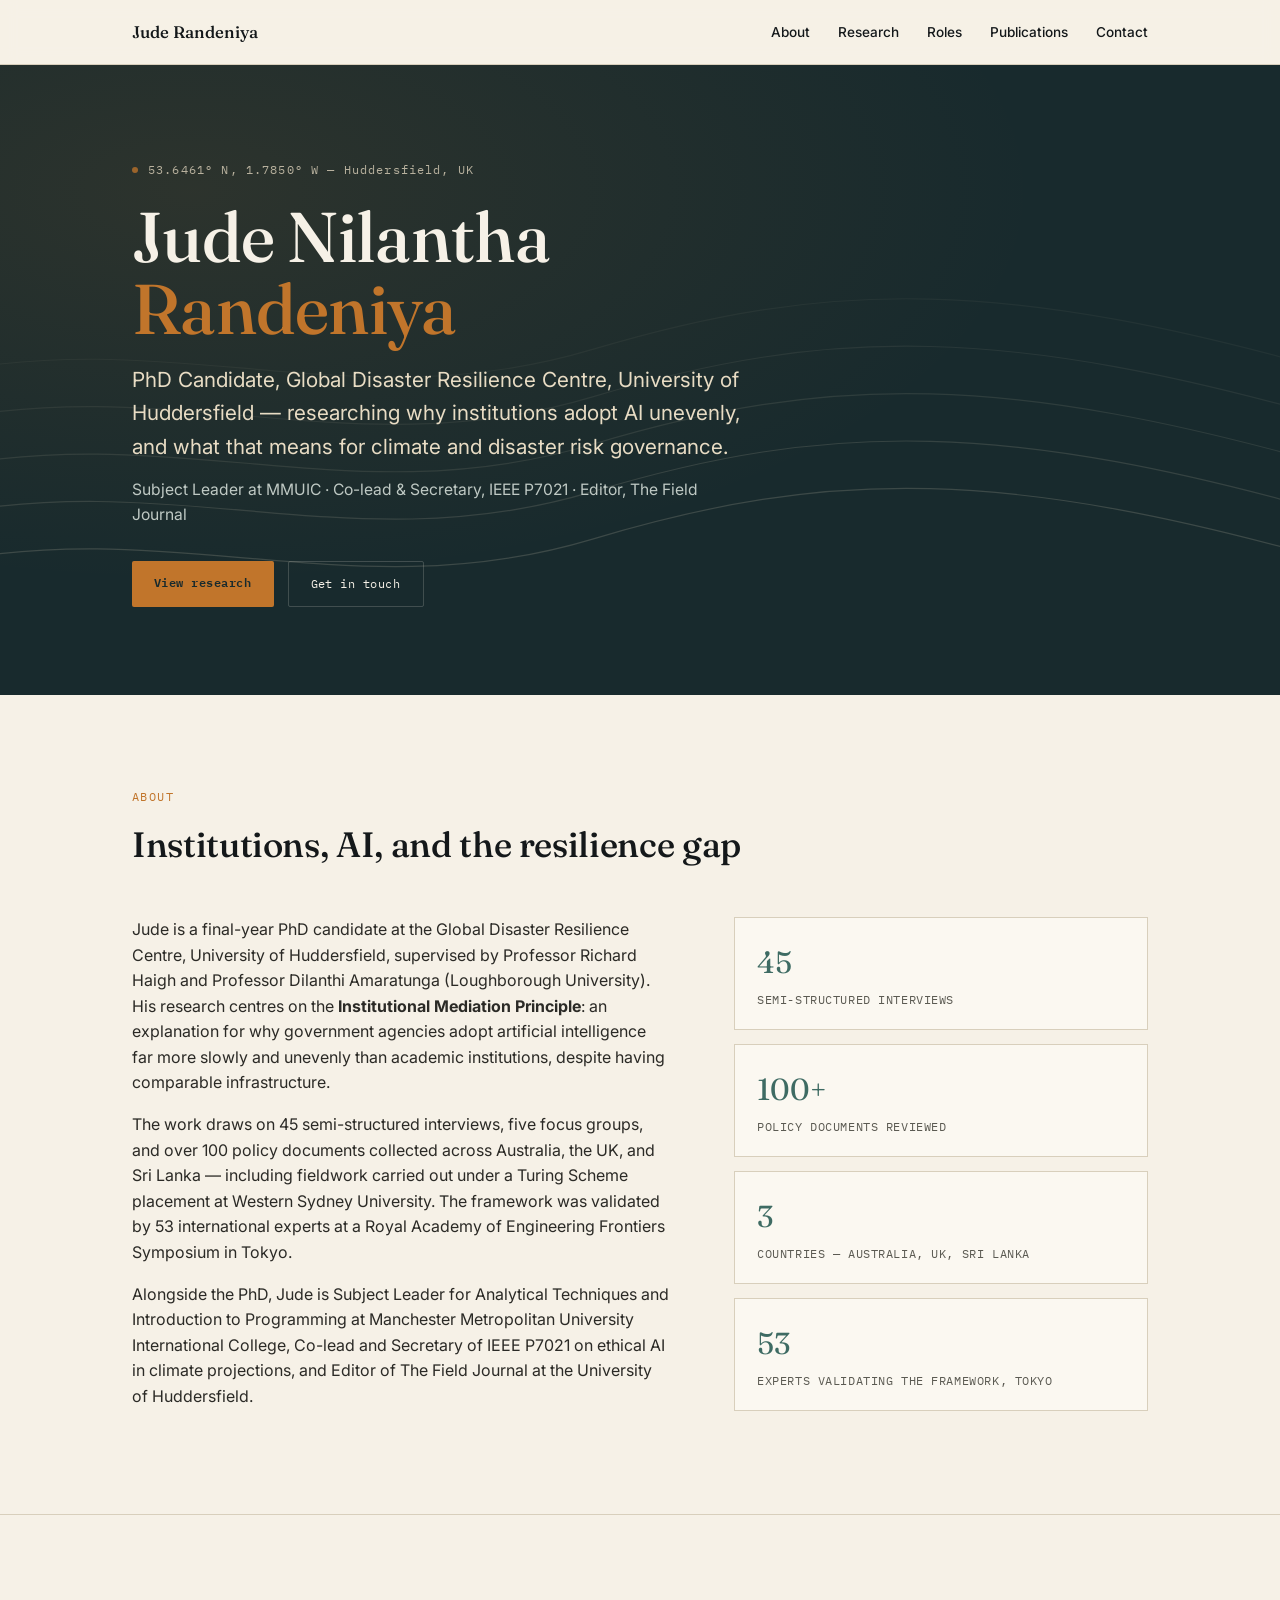
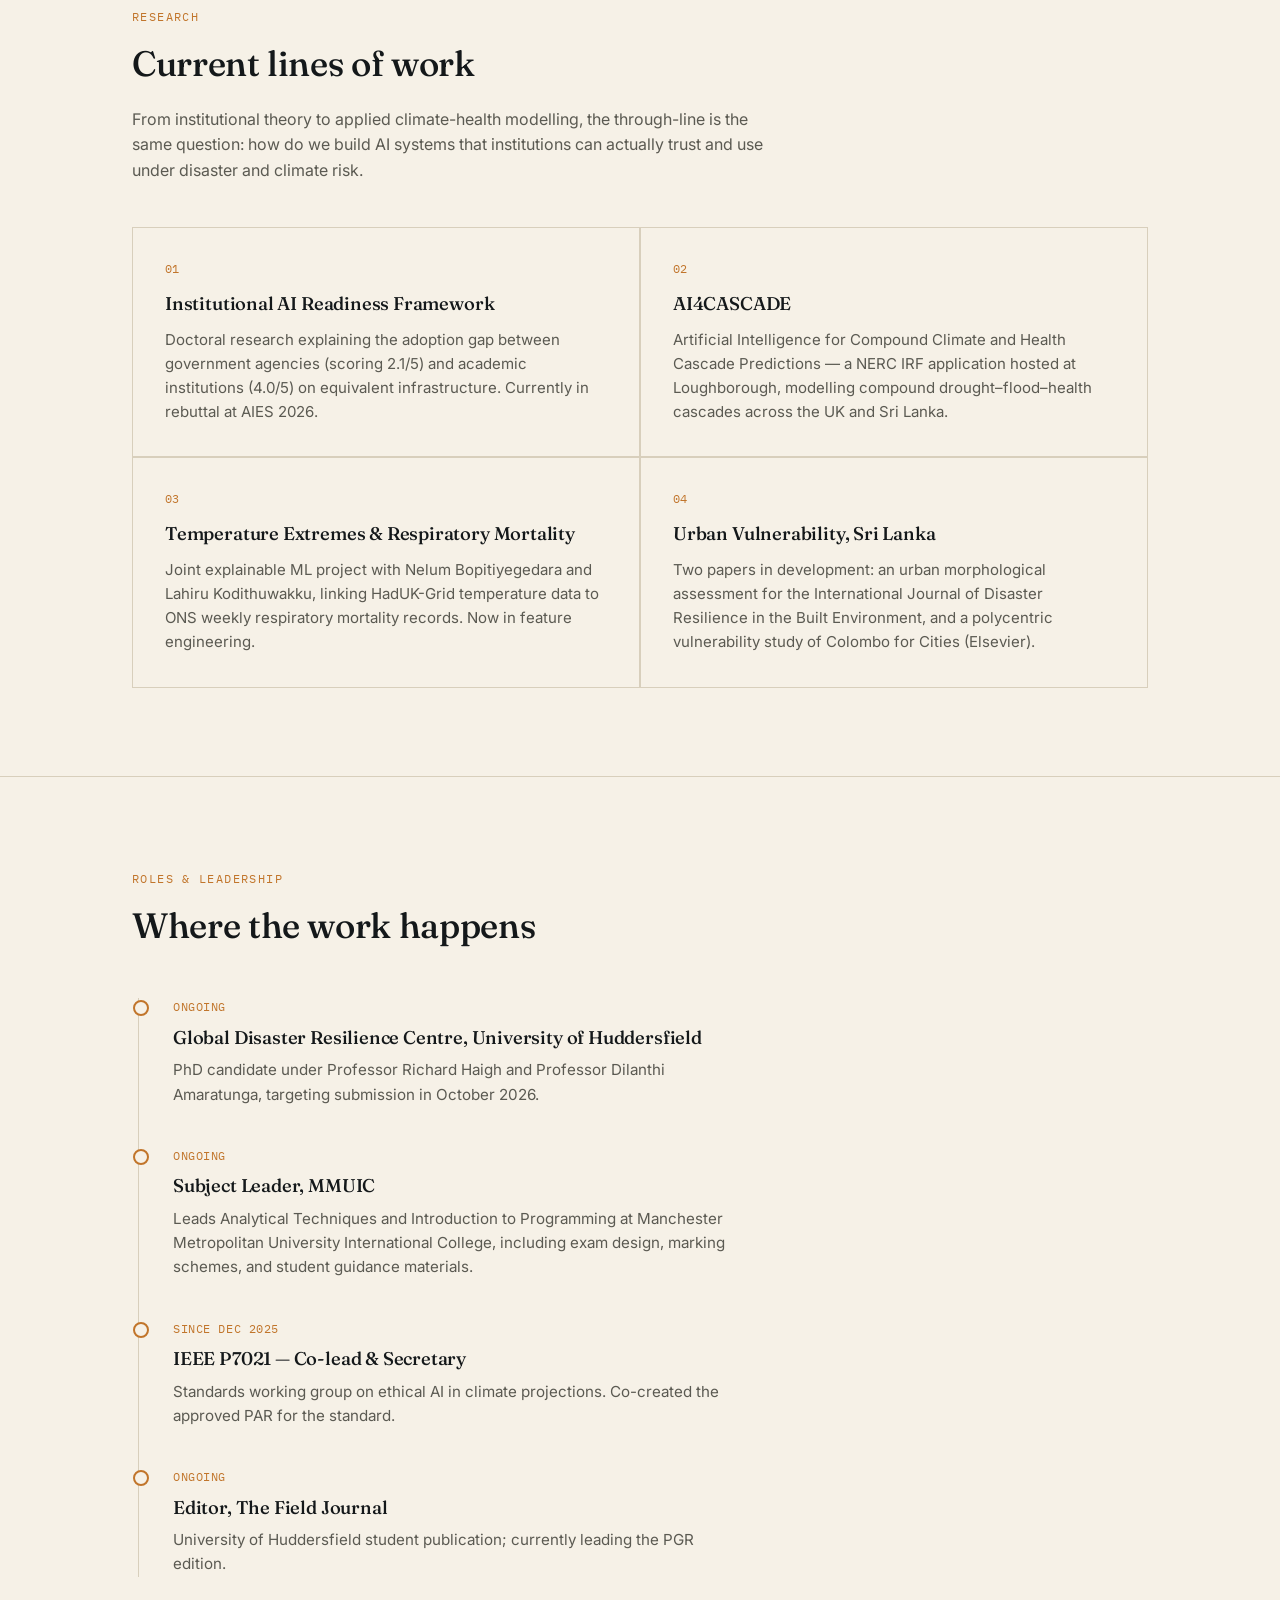
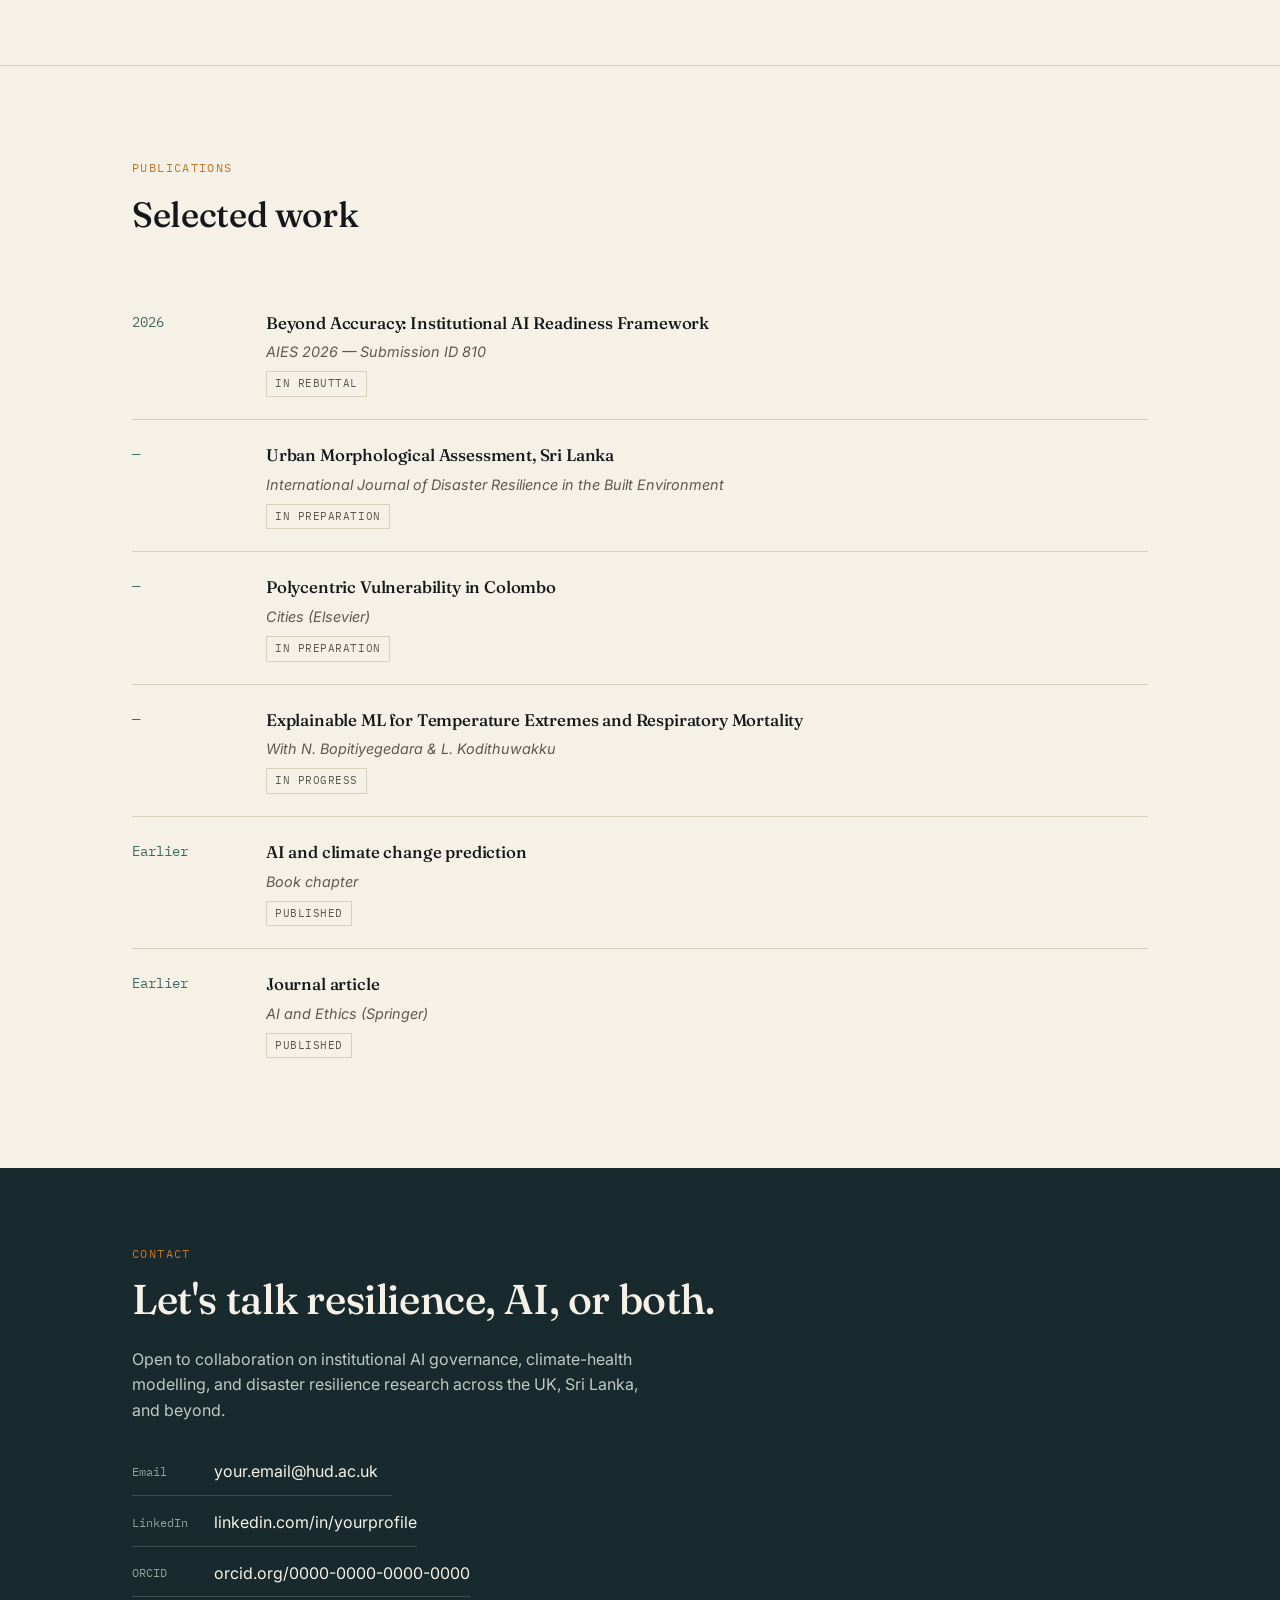
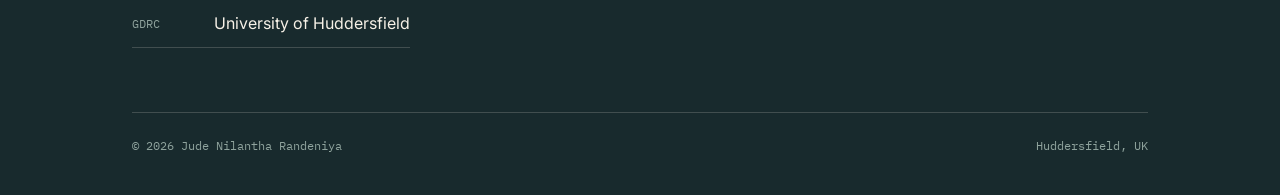
==== index.html @ 256ce7df "Add files via upload" ====
<!DOCTYPE html>
<html lang="en">
<head>
<meta charset="UTF-8">
<meta name="viewport" content="width=device-width, initial-scale=1.0">
<title>Jude Randeniya — Disaster Resilience &amp; Institutional AI</title>
<meta name="description" content="Jude Nilantha Randeniya — PhD Candidate, Global Disaster Resilience Centre, University of Huddersfield. Research on institutional AI adoption, climate risk, and disaster resilience.">
<link rel="preconnect" href="https://fonts.googleapis.com">
<link rel="preconnect" href="https://fonts.gstatic.com" crossorigin>
<link href="https://fonts.googleapis.com/css2?family=Fraunces:opsz,wght@9..144,300;9..144,400;9..144,500;9..144,600&family=Inter:wght@400;500;600&family=IBM+Plex+Mono:wght@400;500&display=swap" rel="stylesheet">
<style>
  :root{
    --ink:#14181A;
    --paper:#F6F1E7;
    --deep:#182A2D;
    --deep-2:#213B3E;
    --ochre:#C1752B;
    --teal:#3E6B63;
    --line:#D8CFBC;
    --line-dark:rgba(246,241,231,0.18);
    --muted:#5B5A52;
  }
  *{box-sizing:border-box;margin:0;padding:0;}
  html{scroll-behavior:smooth;}
  body{
    background:var(--paper);
    color:var(--ink);
    font-family:'Inter',sans-serif;
    font-size:16px;
    line-height:1.6;
    -webkit-font-smoothing:antialiased;
  }
  @media (prefers-reduced-motion: reduce){
    html{scroll-behavior:auto;}
    *{animation-duration:0.001ms !important; transition-duration:0.001ms !important;}
  }
  a{color:inherit;}
  h1,h2,h3{font-family:'Fraunces',serif;font-weight:500;letter-spacing:-0.01em;}
  .eyebrow{
    font-family:'IBM Plex Mono',monospace;
    font-size:0.72rem;
    letter-spacing:0.12em;
    text-transform:uppercase;
    color:var(--ochre);
  }
  .wrap{max-width:1080px;margin:0 auto;padding:0 32px;}

  /* NAV */
  nav{
    position:sticky;top:0;z-index:50;
    background:rgba(246,241,231,0.92);
    backdrop-filter:blur(8px);
    border-bottom:1px solid var(--line);
  }
  nav .wrap{
    display:flex;align-items:center;justify-content:space-between;
    height:64px;
  }
  .nav-name{font-family:'Fraunces',serif;font-weight:500;font-size:1.05rem;text-decoration:none;}
  .nav-links{display:flex;gap:28px;list-style:none;}
  .nav-links a{
    text-decoration:none;font-size:0.85rem;color:var(--ink);
    font-weight:500;position:relative;padding-bottom:4px;
  }
  .nav-links a::after{
    content:"";position:absolute;left:0;bottom:0;width:0;height:1px;background:var(--ochre);
    transition:width 0.25s ease;
  }
  .nav-links a:hover::after,.nav-links a:focus-visible::after{width:100%;}
  .nav-toggle{display:none;background:none;border:none;font-size:1.4rem;cursor:pointer;color:var(--ink);}
  @media (max-width:760px){
    .nav-links{
      position:absolute;top:64px;left:0;right:0;
      background:var(--paper);border-bottom:1px solid var(--line);
      flex-direction:column;padding:20px 32px;gap:16px;
      display:none;
    }
    .nav-links.open{display:flex;}
    .nav-toggle{display:block;}
  }

  /* HERO */
  header.hero{
    background:
      radial-gradient(ellipse at 15% 20%, rgba(193,117,43,0.12), transparent 55%),
      var(--deep);
    color:var(--paper);
    position:relative;
    overflow:hidden;
    padding:96px 0 88px;
  }
  .contour-field{
    position:absolute;inset:0;opacity:0.35;pointer-events:none;
  }
  .hero .wrap{position:relative;z-index:2;}
  .hero-coord{
    font-family:'IBM Plex Mono',monospace;
    font-size:0.72rem;
    letter-spacing:0.1em;
    color:#E8DCC4;
    opacity:0.75;
    margin-bottom:22px;
    display:flex;align-items:center;gap:10px;
  }
  .hero-coord .dot{width:6px;height:6px;border-radius:50%;background:var(--ochre);display:inline-block;}
  h1.name{
    font-size:clamp(2.6rem,6vw,4.4rem);
    line-height:1.02;
    color:var(--paper);
  }
  h1.name em{
    font-style:normal;color:var(--ochre);
  }
  .hero-role{
    margin-top:18px;
    font-size:clamp(1.05rem,2vw,1.3rem);
    color:#E8DCC4;
    max-width:640px;
    font-weight:400;
  }
  .hero-sub{
    margin-top:14px;
    font-size:0.98rem;
    color:#BFC9C4;
    max-width:600px;
  }
  .hero-actions{
    margin-top:34px;display:flex;gap:14px;flex-wrap:wrap;
  }
  .btn{
    font-family:'IBM Plex Mono',monospace;
    font-size:0.78rem;letter-spacing:0.04em;
    text-decoration:none;
    padding:12px 22px;
    border-radius:2px;
    display:inline-block;
    transition:transform 0.2s ease, background 0.2s ease;
  }
  .btn-primary{background:var(--ochre);color:var(--deep);font-weight:600;}
  .btn-primary:hover{transform:translateY(-2px);}
  .btn-ghost{border:1px solid var(--line-dark);color:var(--paper);}
  .btn-ghost:hover{border-color:var(--ochre);color:var(--ochre);}

  /* SECTIONS */
  section{padding:88px 0;border-bottom:1px solid var(--line);}
  section:last-of-type{border-bottom:none;}
  .section-head{margin-bottom:44px;max-width:640px;}
  .section-head h2{font-size:clamp(1.6rem,3vw,2.2rem);margin-top:8px;}
  .section-head p.desc{margin-top:14px;color:var(--muted);}

  /* ABOUT */
  .about-grid{
    display:grid;grid-template-columns:1.3fr 1fr;gap:64px;align-items:start;
  }
  @media (max-width:760px){.about-grid{grid-template-columns:1fr;}}
  .about-grid p{margin-bottom:16px;color:#2B2A26;}
  .stat-card{
    border:1px solid var(--line);
    background:#FBF8F1;
    padding:20px 22px;margin-bottom:14px;
  }
  .stat-card .num{
    font-family:'Fraunces',serif;font-size:1.9rem;color:var(--teal);
  }
  .stat-card .label{
    font-family:'IBM Plex Mono',monospace;font-size:0.72rem;
    letter-spacing:0.05em;text-transform:uppercase;color:var(--muted);
    margin-top:4px;
  }

  /* NETWORK / ROLES */
  .network{
    display:flex;flex-direction:column;gap:0;
    border-left:1px solid var(--line);
    margin-left:6px;
  }
  .node{
    position:relative;padding:0 0 40px 34px;
  }
  .node:last-child{padding-bottom:0;}
  .node::before{
    content:"";position:absolute;left:-6.5px;top:2px;
    width:12px;height:12px;border-radius:50%;
    background:var(--paper);border:2px solid var(--ochre);
  }
  .node .when{
    font-family:'IBM Plex Mono',monospace;font-size:0.72rem;
    color:var(--ochre);letter-spacing:0.05em;text-transform:uppercase;
  }
  .node h3{font-size:1.15rem;margin-top:6px;}
  .node p{color:var(--muted);margin-top:6px;max-width:560px;font-size:0.95rem;}

  /* RESEARCH CARDS */
  .research-grid{display:grid;grid-template-columns:repeat(2,1fr);gap:2px;background:var(--line);border:1px solid var(--line);}
  @media (max-width:760px){.research-grid{grid-template-columns:1fr;}}
  .research-card{background:var(--paper);padding:32px;}
  .research-card .idx{font-family:'IBM Plex Mono',monospace;font-size:0.72rem;color:var(--ochre);}
  .research-card h3{font-size:1.15rem;margin-top:10px;}
  .research-card p{color:var(--muted);margin-top:10px;font-size:0.94rem;}

  /* PUBLICATIONS */
  .pub{
    border-bottom:1px solid var(--line);
    padding:22px 0;
    display:grid;grid-template-columns:110px 1fr;gap:24px;
  }
  @media (max-width:600px){.pub{grid-template-columns:1fr;gap:6px;}}
  .pub:last-child{border-bottom:none;}
  .pub .year{font-family:'IBM Plex Mono',monospace;color:var(--teal);font-size:0.9rem;}
  .pub h3{font-size:1.05rem;font-weight:500;}
  .pub .venue{color:var(--muted);font-size:0.9rem;margin-top:4px;font-style:italic;}
  .pub .status{
    display:inline-block;margin-top:8px;
    font-family:'IBM Plex Mono',monospace;font-size:0.68rem;
    text-transform:uppercase;letter-spacing:0.05em;
    padding:3px 8px;border:1px solid var(--line);color:var(--muted);
  }

  /* CONTACT / FOOTER */
  footer{
    background:var(--deep);color:var(--paper);padding:72px 0 40px;
  }
  footer h2{color:var(--paper);font-size:clamp(1.8rem,3.4vw,2.6rem);}
  footer p.desc{color:#BFC9C4;margin-top:14px;max-width:520px;}
  .contact-links{margin-top:36px;display:flex;flex-direction:column;gap:14px;}
  .contact-links a{
    text-decoration:none;font-size:1rem;color:var(--paper);
    display:flex;align-items:center;gap:12px;
    border-bottom:1px solid var(--line-dark);padding-bottom:10px;width:fit-content;
    min-width:260px;
    transition:color 0.2s ease, border-color 0.2s ease;
  }
  .contact-links a:hover{color:var(--ochre);border-color:var(--ochre);}
  .contact-links .k{font-family:'IBM Plex Mono',monospace;font-size:0.72rem;color:#8FA39D;width:70px;flex-shrink:0;}
  .foot-bottom{
    margin-top:64px;padding-top:24px;border-top:1px solid var(--line-dark);
    display:flex;justify-content:space-between;flex-wrap:wrap;gap:12px;
    font-family:'IBM Plex Mono',monospace;font-size:0.72rem;color:#8FA39D;
  }
</style>
</head>
<body>

<nav>
  <div class="wrap">
    <a class="nav-name" href="#top">Jude Randeniya</a>
    <button class="nav-toggle" id="navToggle" aria-label="Toggle menu" aria-expanded="false">&#9776;</button>
    <ul class="nav-links" id="navLinks">
      <li><a href="#about">About</a></li>
      <li><a href="#research">Research</a></li>
      <li><a href="#roles">Roles</a></li>
      <li><a href="#publications">Publications</a></li>
      <li><a href="#contact">Contact</a></li>
    </ul>
  </div>
</nav>

<header class="hero" id="top">
  <svg class="contour-field" viewBox="0 0 1080 500" xmlns="http://www.w3.org/2000/svg" aria-hidden="true">
    <g fill="none" stroke="#E8DCC4" stroke-width="1">
      <path d="M -50 420 C 150 380, 300 460, 500 400 S 850 340, 1130 420" opacity="0.5"/>
      <path d="M -50 380 C 150 340, 300 420, 500 360 S 850 300, 1130 380" opacity="0.4"/>
      <path d="M -50 340 C 150 300, 300 380, 500 320 S 850 260, 1130 340" opacity="0.3"/>
      <path d="M -50 300 C 150 260, 300 340, 500 280 S 850 220, 1130 300" opacity="0.22"/>
      <path d="M -50 260 C 150 220, 300 300, 500 240 S 850 180, 1130 260" opacity="0.15"/>
    </g>
  </svg>
  <div class="wrap">
    <div class="hero-coord"><span class="dot"></span>53.6461&#176; N, 1.7850&#176; W &mdash; Huddersfield, UK</div>
    <h1 class="name">Jude Nilantha<br><em>Randeniya</em></h1>
    <p class="hero-role">PhD Candidate, Global Disaster Resilience Centre, University of Huddersfield &mdash; researching why institutions adopt AI unevenly, and what that means for climate and disaster risk governance.</p>
    <p class="hero-sub">Subject Leader at MMUIC &middot; Co-lead &amp; Secretary, IEEE P7021 &middot; Editor, The Field Journal</p>
    <div class="hero-actions">
      <a class="btn btn-primary" href="#research">View research</a>
      <a class="btn btn-ghost" href="#contact">Get in touch</a>
    </div>
  </div>
</header>

<section id="about">
  <div class="wrap">
    <div class="section-head">
      <span class="eyebrow">About</span>
      <h2>Institutions, AI, and the resilience gap</h2>
    </div>
    <div class="about-grid">
      <div>
        <p>Jude is a final-year PhD candidate at the Global Disaster Resilience Centre, University of Huddersfield, supervised by Professor Richard Haigh and Professor Dilanthi Amaratunga (Loughborough University). His research centres on the <strong>Institutional Mediation Principle</strong>: an explanation for why government agencies adopt artificial intelligence far more slowly and unevenly than academic institutions, despite having comparable infrastructure.</p>
        <p>The work draws on 45 semi-structured interviews, five focus groups, and over 100 policy documents collected across Australia, the UK, and Sri Lanka &mdash; including fieldwork carried out under a Turing Scheme placement at Western Sydney University. The framework was validated by 53 international experts at a Royal Academy of Engineering Frontiers Symposium in Tokyo.</p>
        <p>Alongside the PhD, Jude is Subject Leader for Analytical Techniques and Introduction to Programming at Manchester Metropolitan University International College, Co-lead and Secretary of IEEE P7021 on ethical AI in climate projections, and Editor of The Field Journal at the University of Huddersfield.</p>
      </div>
      <div>
        <div class="stat-card"><div class="num">45</div><div class="label">Semi-structured interviews</div></div>
        <div class="stat-card"><div class="num">100+</div><div class="label">Policy documents reviewed</div></div>
        <div class="stat-card"><div class="num">3</div><div class="label">Countries &mdash; Australia, UK, Sri Lanka</div></div>
        <div class="stat-card"><div class="num">53</div><div class="label">Experts validating the framework, Tokyo</div></div>
      </div>
    </div>
  </div>
</section>

<section id="research">
  <div class="wrap">
    <div class="section-head">
      <span class="eyebrow">Research</span>
      <h2>Current lines of work</h2>
      <p class="desc">From institutional theory to applied climate-health modelling, the through-line is the same question: how do we build AI systems that institutions can actually trust and use under disaster and climate risk.</p>
    </div>
    <div class="research-grid">
      <div class="research-card">
        <div class="idx">01</div>
        <h3>Institutional AI Readiness Framework</h3>
        <p>Doctoral research explaining the adoption gap between government agencies (scoring 2.1/5) and academic institutions (4.0/5) on equivalent infrastructure. Currently in rebuttal at AIES 2026.</p>
      </div>
      <div class="research-card">
        <div class="idx">02</div>
        <h3>AI4CASCADE</h3>
        <p>Artificial Intelligence for Compound Climate and Health Cascade Predictions &mdash; a NERC IRF application hosted at Loughborough, modelling compound drought&ndash;flood&ndash;health cascades across the UK and Sri Lanka.</p>
      </div>
      <div class="research-card">
        <div class="idx">03</div>
        <h3>Temperature Extremes &amp; Respiratory Mortality</h3>
        <p>Joint explainable ML project with Nelum Bopitiyegedara and Lahiru Kodithuwakku, linking HadUK-Grid temperature data to ONS weekly respiratory mortality records. Now in feature engineering.</p>
      </div>
      <div class="research-card">
        <div class="idx">04</div>
        <h3>Urban Vulnerability, Sri Lanka</h3>
        <p>Two papers in development: an urban morphological assessment for the International Journal of Disaster Resilience in the Built Environment, and a polycentric vulnerability study of Colombo for Cities (Elsevier).</p>
      </div>
    </div>
  </div>
</section>

<section id="roles">
  <div class="wrap">
    <div class="section-head">
      <span class="eyebrow">Roles &amp; Leadership</span>
      <h2>Where the work happens</h2>
    </div>
    <div class="network">
      <div class="node">
        <div class="when">Ongoing</div>
        <h3>Global Disaster Resilience Centre, University of Huddersfield</h3>
        <p>PhD candidate under Professor Richard Haigh and Professor Dilanthi Amaratunga, targeting submission in October 2026.</p>
      </div>
      <div class="node">
        <div class="when">Ongoing</div>
        <h3>Subject Leader, MMUIC</h3>
        <p>Leads Analytical Techniques and Introduction to Programming at Manchester Metropolitan University International College, including exam design, marking schemes, and student guidance materials.</p>
      </div>
      <div class="node">
        <div class="when">Since Dec 2025</div>
        <h3>IEEE P7021 &mdash; Co-lead &amp; Secretary</h3>
        <p>Standards working group on ethical AI in climate projections. Co-created the approved PAR for the standard.</p>
      </div>
      <div class="node">
        <div class="when">Ongoing</div>
        <h3>Editor, The Field Journal</h3>
        <p>University of Huddersfield student publication; currently leading the PGR edition.</p>
      </div>
    </div>
  </div>
</section>

<section id="publications">
  <div class="wrap">
    <div class="section-head">
      <span class="eyebrow">Publications</span>
      <h2>Selected work</h2>
    </div>
    <div class="pub-list">
      <div class="pub">
        <div class="year">2026</div>
        <div>
          <h3>Beyond Accuracy: Institutional AI Readiness Framework</h3>
          <div class="venue">AIES 2026 &mdash; Submission ID 810</div>
          <span class="status">In rebuttal</span>
        </div>
      </div>
      <div class="pub">
        <div class="year">&mdash;</div>
        <div>
          <h3>Urban Morphological Assessment, Sri Lanka</h3>
          <div class="venue">International Journal of Disaster Resilience in the Built Environment</div>
          <span class="status">In preparation</span>
        </div>
      </div>
      <div class="pub">
        <div class="year">&mdash;</div>
        <div>
          <h3>Polycentric Vulnerability in Colombo</h3>
          <div class="venue">Cities (Elsevier)</div>
          <span class="status">In preparation</span>
        </div>
      </div>
      <div class="pub">
        <div class="year">&mdash;</div>
        <div>
          <h3>Explainable ML for Temperature Extremes and Respiratory Mortality</h3>
          <div class="venue">With N. Bopitiyegedara &amp; L. Kodithuwakku</div>
          <span class="status">In progress</span>
        </div>
      </div>
      <div class="pub">
        <div class="year">Earlier</div>
        <div>
          <h3>AI and climate change prediction</h3>
          <div class="venue">Book chapter</div>
          <span class="status">Published</span>
        </div>
      </div>
      <div class="pub">
        <div class="year">Earlier</div>
        <div>
          <h3>Journal article</h3>
          <div class="venue">AI and Ethics (Springer)</div>
          <span class="status">Published</span>
        </div>
      </div>
    </div>
  </div>
</section>

<footer id="contact">
  <div class="wrap">
    <span class="eyebrow" style="color:var(--ochre)">Contact</span>
    <h2>Let's talk resilience, AI, or both.</h2>
    <p class="desc">Open to collaboration on institutional AI governance, climate-health modelling, and disaster resilience research across the UK, Sri Lanka, and beyond.</p>
    <div class="contact-links">
      <a href="mailto:your.email@hud.ac.uk"><span class="k">Email</span> your.email@hud.ac.uk</a>
      <a href="#"><span class="k">LinkedIn</span> linkedin.com/in/yourprofile</a>
      <a href="#"><span class="k">ORCID</span> orcid.org/0000-0000-0000-0000</a>
      <a href="#"><span class="k">GDRC</span> University of Huddersfield</a>
    </div>
    <div class="foot-bottom">
      <span>&copy; 2026 Jude Nilantha Randeniya</span>
      <span>Huddersfield, UK</span>
    </div>
  </div>
</footer>

<script>
  const navToggle = document.getElementById('navToggle');
  const navLinks = document.getElementById('navLinks');
  navToggle.addEventListener('click', () => {
    const isOpen = navLinks.classList.toggle('open');
    navToggle.setAttribute('aria-expanded', isOpen);
  });
  navLinks.querySelectorAll('a').forEach(a => a.addEventListener('click', () => {
    navLinks.classList.remove('open');
    navToggle.setAttribute('aria-expanded', 'false');
  }));
</script>

</body>
</html>
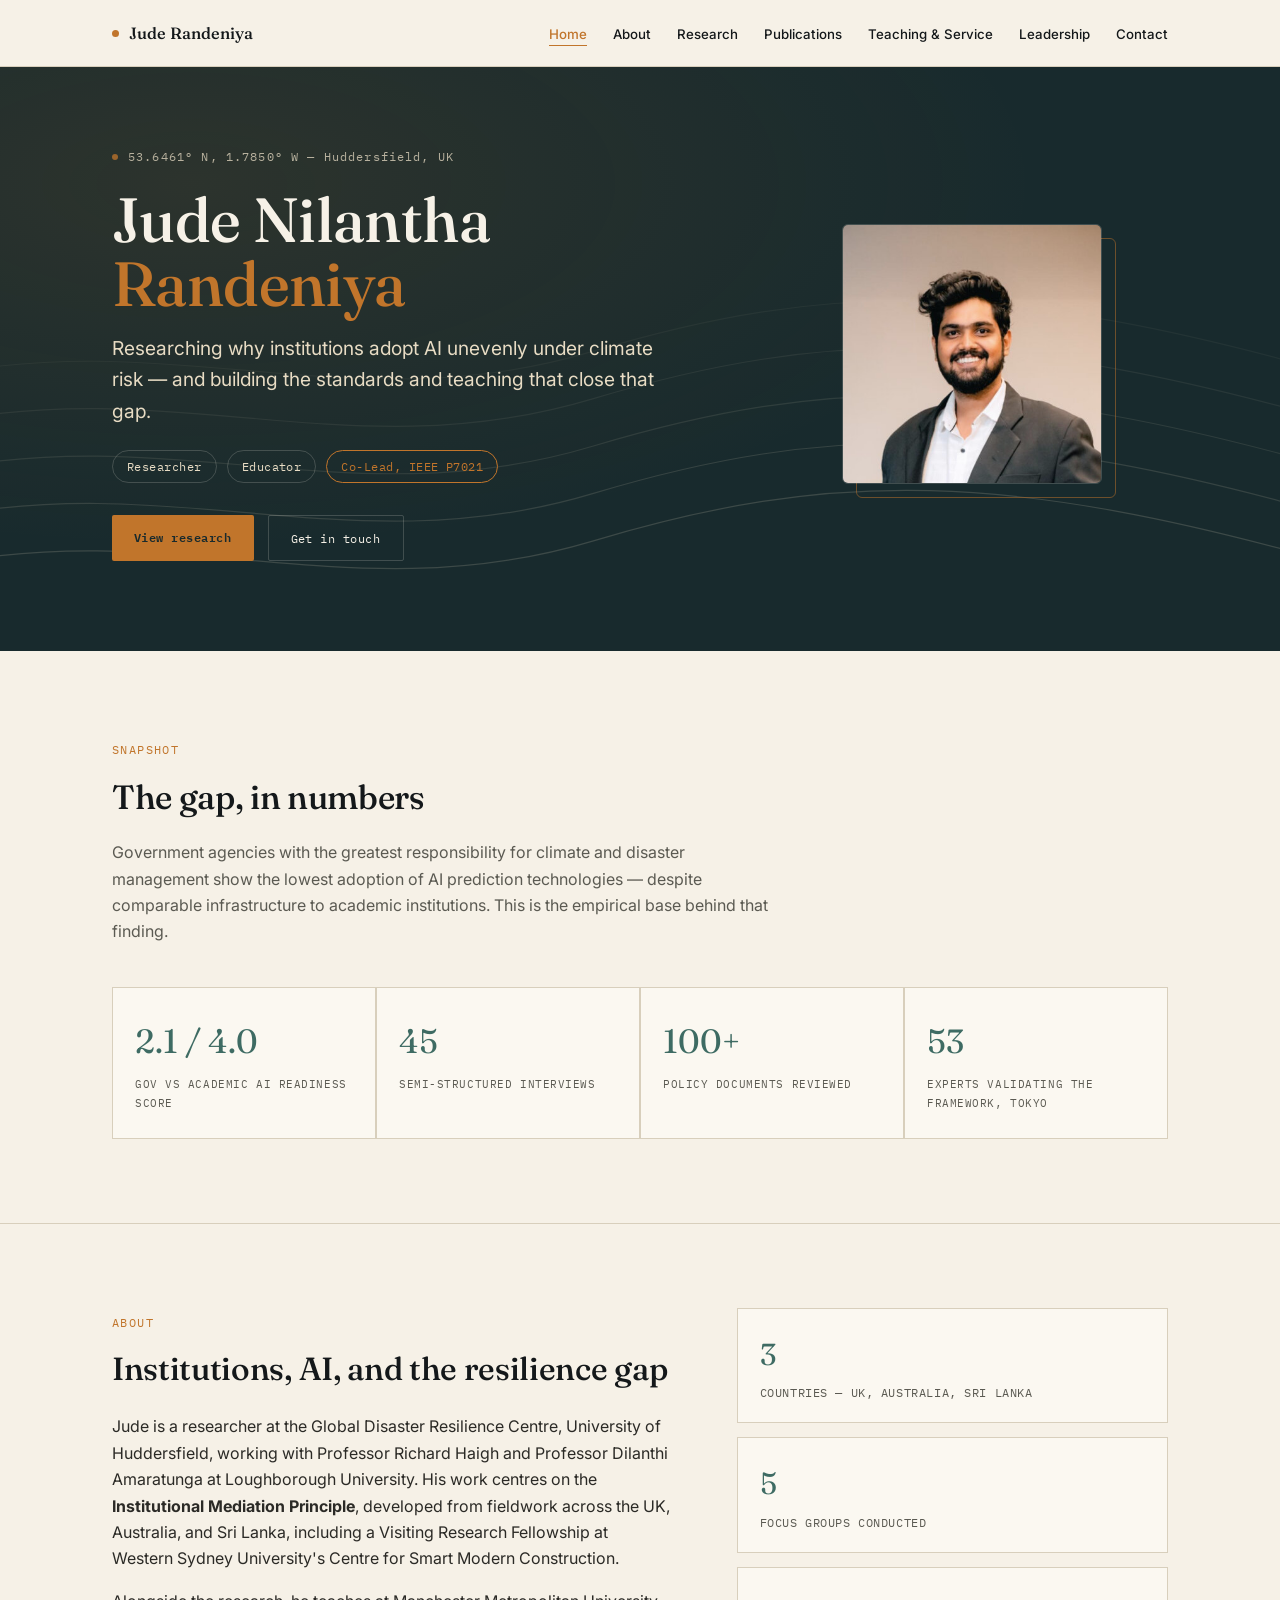
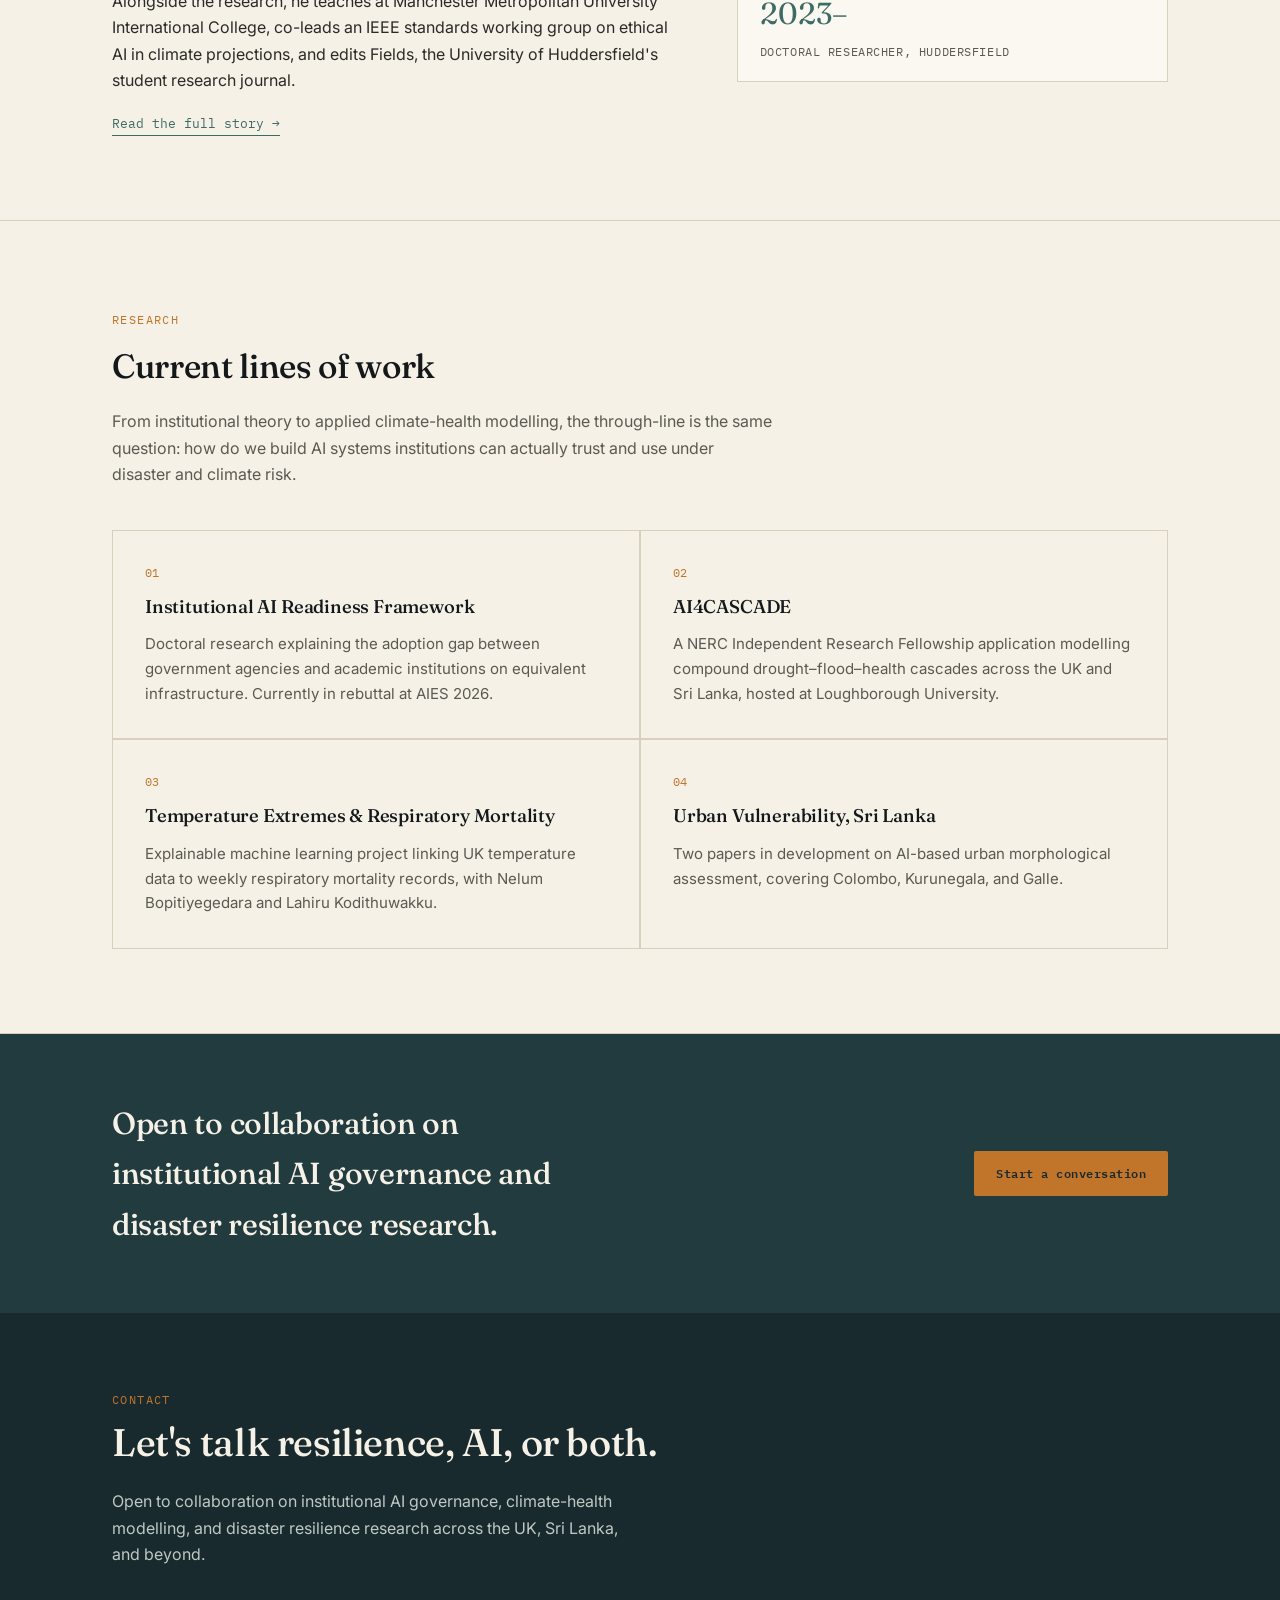
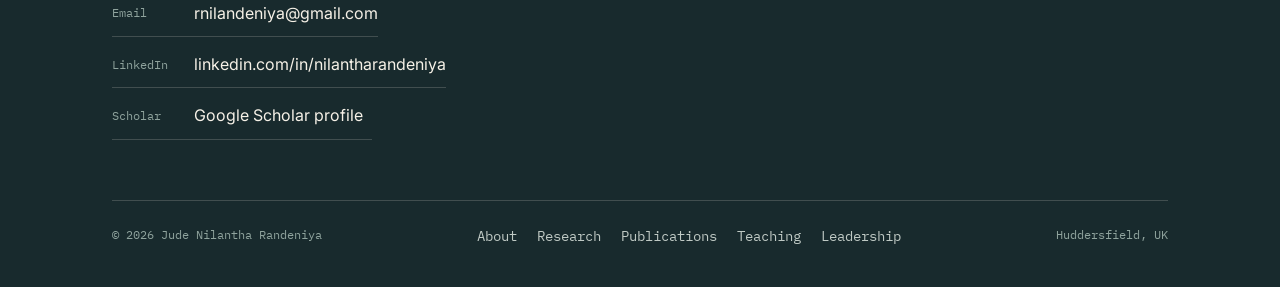
==== commit 6881658b: "Add files via upload" ====
--- a/index.html
+++ b/index.html
@@ -3,259 +3,32 @@
 <head>
 <meta charset="UTF-8">
 <meta name="viewport" content="width=device-width, initial-scale=1.0">
-<title>Jude Randeniya — Disaster Resilience &amp; Institutional AI</title>
-<meta name="description" content="Jude Nilantha Randeniya — PhD Candidate, Global Disaster Resilience Centre, University of Huddersfield. Research on institutional AI adoption, climate risk, and disaster resilience.">
+<title>Jude Randeniya — Researcher &amp; Educator, Disaster Resilience and Institutional AI</title>
+<meta name="description" content="Jude Nilantha Randeniya — Researcher, Global Disaster Resilience Centre, University of Huddersfield. Institutional Mediation Principle, AI governance, climate and disaster risk.">
 <link rel="preconnect" href="https://fonts.googleapis.com">
 <link rel="preconnect" href="https://fonts.gstatic.com" crossorigin>
 <link href="https://fonts.googleapis.com/css2?family=Fraunces:opsz,wght@9..144,300;9..144,400;9..144,500;9..144,600&family=Inter:wght@400;500;600&family=IBM+Plex+Mono:wght@400;500&display=swap" rel="stylesheet">
-<style>
-  :root{
-    --ink:#14181A;
-    --paper:#F6F1E7;
-    --deep:#182A2D;
-    --deep-2:#213B3E;
-    --ochre:#C1752B;
-    --teal:#3E6B63;
-    --line:#D8CFBC;
-    --line-dark:rgba(246,241,231,0.18);
-    --muted:#5B5A52;
-  }
-  *{box-sizing:border-box;margin:0;padding:0;}
-  html{scroll-behavior:smooth;}
-  body{
-    background:var(--paper);
-    color:var(--ink);
-    font-family:'Inter',sans-serif;
-    font-size:16px;
-    line-height:1.6;
-    -webkit-font-smoothing:antialiased;
-  }
-  @media (prefers-reduced-motion: reduce){
-    html{scroll-behavior:auto;}
-    *{animation-duration:0.001ms !important; transition-duration:0.001ms !important;}
-  }
-  a{color:inherit;}
-  h1,h2,h3{font-family:'Fraunces',serif;font-weight:500;letter-spacing:-0.01em;}
-  .eyebrow{
-    font-family:'IBM Plex Mono',monospace;
-    font-size:0.72rem;
-    letter-spacing:0.12em;
-    text-transform:uppercase;
-    color:var(--ochre);
-  }
-  .wrap{max-width:1080px;margin:0 auto;padding:0 32px;}
-
-  /* NAV */
-  nav{
-    position:sticky;top:0;z-index:50;
-    background:rgba(246,241,231,0.92);
-    backdrop-filter:blur(8px);
-    border-bottom:1px solid var(--line);
-  }
-  nav .wrap{
-    display:flex;align-items:center;justify-content:space-between;
-    height:64px;
-  }
-  .nav-name{font-family:'Fraunces',serif;font-weight:500;font-size:1.05rem;text-decoration:none;}
-  .nav-links{display:flex;gap:28px;list-style:none;}
-  .nav-links a{
-    text-decoration:none;font-size:0.85rem;color:var(--ink);
-    font-weight:500;position:relative;padding-bottom:4px;
-  }
-  .nav-links a::after{
-    content:"";position:absolute;left:0;bottom:0;width:0;height:1px;background:var(--ochre);
-    transition:width 0.25s ease;
-  }
-  .nav-links a:hover::after,.nav-links a:focus-visible::after{width:100%;}
-  .nav-toggle{display:none;background:none;border:none;font-size:1.4rem;cursor:pointer;color:var(--ink);}
-  @media (max-width:760px){
-    .nav-links{
-      position:absolute;top:64px;left:0;right:0;
-      background:var(--paper);border-bottom:1px solid var(--line);
-      flex-direction:column;padding:20px 32px;gap:16px;
-      display:none;
-    }
-    .nav-links.open{display:flex;}
-    .nav-toggle{display:block;}
-  }
-
-  /* HERO */
-  header.hero{
-    background:
-      radial-gradient(ellipse at 15% 20%, rgba(193,117,43,0.12), transparent 55%),
-      var(--deep);
-    color:var(--paper);
-    position:relative;
-    overflow:hidden;
-    padding:96px 0 88px;
-  }
-  .contour-field{
-    position:absolute;inset:0;opacity:0.35;pointer-events:none;
-  }
-  .hero .wrap{position:relative;z-index:2;}
-  .hero-coord{
-    font-family:'IBM Plex Mono',monospace;
-    font-size:0.72rem;
-    letter-spacing:0.1em;
-    color:#E8DCC4;
-    opacity:0.75;
-    margin-bottom:22px;
-    display:flex;align-items:center;gap:10px;
-  }
-  .hero-coord .dot{width:6px;height:6px;border-radius:50%;background:var(--ochre);display:inline-block;}
-  h1.name{
-    font-size:clamp(2.6rem,6vw,4.4rem);
-    line-height:1.02;
-    color:var(--paper);
-  }
-  h1.name em{
-    font-style:normal;color:var(--ochre);
-  }
-  .hero-role{
-    margin-top:18px;
-    font-size:clamp(1.05rem,2vw,1.3rem);
-    color:#E8DCC4;
-    max-width:640px;
-    font-weight:400;
-  }
-  .hero-sub{
-    margin-top:14px;
-    font-size:0.98rem;
-    color:#BFC9C4;
-    max-width:600px;
-  }
-  .hero-actions{
-    margin-top:34px;display:flex;gap:14px;flex-wrap:wrap;
-  }
-  .btn{
-    font-family:'IBM Plex Mono',monospace;
-    font-size:0.78rem;letter-spacing:0.04em;
-    text-decoration:none;
-    padding:12px 22px;
-    border-radius:2px;
-    display:inline-block;
-    transition:transform 0.2s ease, background 0.2s ease;
-  }
-  .btn-primary{background:var(--ochre);color:var(--deep);font-weight:600;}
-  .btn-primary:hover{transform:translateY(-2px);}
-  .btn-ghost{border:1px solid var(--line-dark);color:var(--paper);}
-  .btn-ghost:hover{border-color:var(--ochre);color:var(--ochre);}
-
-  /* SECTIONS */
-  section{padding:88px 0;border-bottom:1px solid var(--line);}
-  section:last-of-type{border-bottom:none;}
-  .section-head{margin-bottom:44px;max-width:640px;}
-  .section-head h2{font-size:clamp(1.6rem,3vw,2.2rem);margin-top:8px;}
-  .section-head p.desc{margin-top:14px;color:var(--muted);}
-
-  /* ABOUT */
-  .about-grid{
-    display:grid;grid-template-columns:1.3fr 1fr;gap:64px;align-items:start;
-  }
-  @media (max-width:760px){.about-grid{grid-template-columns:1fr;}}
-  .about-grid p{margin-bottom:16px;color:#2B2A26;}
-  .stat-card{
-    border:1px solid var(--line);
-    background:#FBF8F1;
-    padding:20px 22px;margin-bottom:14px;
-  }
-  .stat-card .num{
-    font-family:'Fraunces',serif;font-size:1.9rem;color:var(--teal);
-  }
-  .stat-card .label{
-    font-family:'IBM Plex Mono',monospace;font-size:0.72rem;
-    letter-spacing:0.05em;text-transform:uppercase;color:var(--muted);
-    margin-top:4px;
-  }
-
-  /* NETWORK / ROLES */
-  .network{
-    display:flex;flex-direction:column;gap:0;
-    border-left:1px solid var(--line);
-    margin-left:6px;
-  }
-  .node{
-    position:relative;padding:0 0 40px 34px;
-  }
-  .node:last-child{padding-bottom:0;}
-  .node::before{
-    content:"";position:absolute;left:-6.5px;top:2px;
-    width:12px;height:12px;border-radius:50%;
-    background:var(--paper);border:2px solid var(--ochre);
-  }
-  .node .when{
-    font-family:'IBM Plex Mono',monospace;font-size:0.72rem;
-    color:var(--ochre);letter-spacing:0.05em;text-transform:uppercase;
-  }
-  .node h3{font-size:1.15rem;margin-top:6px;}
-  .node p{color:var(--muted);margin-top:6px;max-width:560px;font-size:0.95rem;}
-
-  /* RESEARCH CARDS */
-  .research-grid{display:grid;grid-template-columns:repeat(2,1fr);gap:2px;background:var(--line);border:1px solid var(--line);}
-  @media (max-width:760px){.research-grid{grid-template-columns:1fr;}}
-  .research-card{background:var(--paper);padding:32px;}
-  .research-card .idx{font-family:'IBM Plex Mono',monospace;font-size:0.72rem;color:var(--ochre);}
-  .research-card h3{font-size:1.15rem;margin-top:10px;}
-  .research-card p{color:var(--muted);margin-top:10px;font-size:0.94rem;}
-
-  /* PUBLICATIONS */
-  .pub{
-    border-bottom:1px solid var(--line);
-    padding:22px 0;
-    display:grid;grid-template-columns:110px 1fr;gap:24px;
-  }
-  @media (max-width:600px){.pub{grid-template-columns:1fr;gap:6px;}}
-  .pub:last-child{border-bottom:none;}
-  .pub .year{font-family:'IBM Plex Mono',monospace;color:var(--teal);font-size:0.9rem;}
-  .pub h3{font-size:1.05rem;font-weight:500;}
-  .pub .venue{color:var(--muted);font-size:0.9rem;margin-top:4px;font-style:italic;}
-  .pub .status{
-    display:inline-block;margin-top:8px;
-    font-family:'IBM Plex Mono',monospace;font-size:0.68rem;
-    text-transform:uppercase;letter-spacing:0.05em;
-    padding:3px 8px;border:1px solid var(--line);color:var(--muted);
-  }
-
-  /* CONTACT / FOOTER */
-  footer{
-    background:var(--deep);color:var(--paper);padding:72px 0 40px;
-  }
-  footer h2{color:var(--paper);font-size:clamp(1.8rem,3.4vw,2.6rem);}
-  footer p.desc{color:#BFC9C4;margin-top:14px;max-width:520px;}
-  .contact-links{margin-top:36px;display:flex;flex-direction:column;gap:14px;}
-  .contact-links a{
-    text-decoration:none;font-size:1rem;color:var(--paper);
-    display:flex;align-items:center;gap:12px;
-    border-bottom:1px solid var(--line-dark);padding-bottom:10px;width:fit-content;
-    min-width:260px;
-    transition:color 0.2s ease, border-color 0.2s ease;
-  }
-  .contact-links a:hover{color:var(--ochre);border-color:var(--ochre);}
-  .contact-links .k{font-family:'IBM Plex Mono',monospace;font-size:0.72rem;color:#8FA39D;width:70px;flex-shrink:0;}
-  .foot-bottom{
-    margin-top:64px;padding-top:24px;border-top:1px solid var(--line-dark);
-    display:flex;justify-content:space-between;flex-wrap:wrap;gap:12px;
-    font-family:'IBM Plex Mono',monospace;font-size:0.72rem;color:#8FA39D;
-  }
-</style>
+<link rel="stylesheet" href="css/style.css">
 </head>
 <body>
 
-<nav>
+<nav class="site-nav">
   <div class="wrap">
-    <a class="nav-name" href="#top">Jude Randeniya</a>
+    <a class="nav-name" href="index.html"><span class="dot"></span>Jude Randeniya</a>
     <button class="nav-toggle" id="navToggle" aria-label="Toggle menu" aria-expanded="false">&#9776;</button>
     <ul class="nav-links" id="navLinks">
-      <li><a href="#about">About</a></li>
-      <li><a href="#research">Research</a></li>
-      <li><a href="#roles">Roles</a></li>
-      <li><a href="#publications">Publications</a></li>
-      <li><a href="#contact">Contact</a></li>
+      <li><a href="index.html" class="active">Home</a></li>
+      <li><a href="about.html">About</a></li>
+      <li><a href="research.html">Research</a></li>
+      <li><a href="publications.html">Publications</a></li>
+      <li><a href="teaching.html">Teaching &amp; Service</a></li>
+      <li><a href="leadership.html">Leadership</a></li>
+      <li><a href="contact.html">Contact</a></li>
     </ul>
   </div>
 </nav>
 
-<header class="hero" id="top">
+<header class="hero">
   <svg class="contour-field" viewBox="0 0 1080 500" xmlns="http://www.w3.org/2000/svg" aria-hidden="true">
     <g fill="none" stroke="#E8DCC4" stroke-width="1">
       <path d="M -50 420 C 150 380, 300 460, 500 400 S 850 340, 1130 420" opacity="0.5"/>
@@ -266,191 +39,124 @@
     </g>
   </svg>
   <div class="wrap">
-    <div class="hero-coord"><span class="dot"></span>53.6461&#176; N, 1.7850&#176; W &mdash; Huddersfield, UK</div>
-    <h1 class="name">Jude Nilantha<br><em>Randeniya</em></h1>
-    <p class="hero-role">PhD Candidate, Global Disaster Resilience Centre, University of Huddersfield &mdash; researching why institutions adopt AI unevenly, and what that means for climate and disaster risk governance.</p>
-    <p class="hero-sub">Subject Leader at MMUIC &middot; Co-lead &amp; Secretary, IEEE P7021 &middot; Editor, The Field Journal</p>
-    <div class="hero-actions">
-      <a class="btn btn-primary" href="#research">View research</a>
-      <a class="btn btn-ghost" href="#contact">Get in touch</a>
+    <div>
+      <div class="hero-coord"><span class="dot"></span>53.6461&#176; N, 1.7850&#176; W &mdash; Huddersfield, UK</div>
+      <h1 class="name">Jude Nilantha<br><em>Randeniya</em></h1>
+      <p class="hero-role">Researching why institutions adopt AI unevenly under climate risk &mdash; and building the standards and teaching that close that gap.</p>
+      <div class="hero-tags">
+        <span class="tag">Researcher</span>
+        <span class="tag">Educator</span>
+        <span class="tag accent">Co-Lead, IEEE P7021</span>
+      </div>
+      <div class="hero-actions">
+        <a class="btn btn-primary" href="research.html">View research</a>
+        <a class="btn btn-ghost" href="contact.html">Get in touch</a>
+      </div>
+    </div>
+    <div class="hero-portrait">
+      <img src="assets/profile.png" alt="Portrait of Jude Nilantha Randeniya">
     </div>
   </div>
 </header>
 
-<section id="about">
+<section id="snapshot">
   <div class="wrap">
-    <div class="section-head">
-      <span class="eyebrow">About</span>
-      <h2>Institutions, AI, and the resilience gap</h2>
+    <div class="section-head reveal">
+      <span class="eyebrow">Snapshot</span>
+      <h2>The gap, in numbers</h2>
+      <p class="desc">Government agencies with the greatest responsibility for climate and disaster management show the lowest adoption of AI prediction technologies &mdash; despite comparable infrastructure to academic institutions. This is the empirical base behind that finding.</p>
     </div>
-    <div class="about-grid">
-      <div>
-        <p>Jude is a final-year PhD candidate at the Global Disaster Resilience Centre, University of Huddersfield, supervised by Professor Richard Haigh and Professor Dilanthi Amaratunga (Loughborough University). His research centres on the <strong>Institutional Mediation Principle</strong>: an explanation for why government agencies adopt artificial intelligence far more slowly and unevenly than academic institutions, despite having comparable infrastructure.</p>
-        <p>The work draws on 45 semi-structured interviews, five focus groups, and over 100 policy documents collected across Australia, the UK, and Sri Lanka &mdash; including fieldwork carried out under a Turing Scheme placement at Western Sydney University. The framework was validated by 53 international experts at a Royal Academy of Engineering Frontiers Symposium in Tokyo.</p>
-        <p>Alongside the PhD, Jude is Subject Leader for Analytical Techniques and Introduction to Programming at Manchester Metropolitan University International College, Co-lead and Secretary of IEEE P7021 on ethical AI in climate projections, and Editor of The Field Journal at the University of Huddersfield.</p>
+    <div class="stat-row reveal">
+      <div class="stat-cell"><div class="num">2.1 / 4.0</div><div class="label">Gov vs academic AI readiness score</div></div>
+      <div class="stat-cell"><div class="num">45</div><div class="label">Semi-structured interviews</div></div>
+      <div class="stat-cell"><div class="num">100+</div><div class="label">Policy documents reviewed</div></div>
+      <div class="stat-cell"><div class="num">53</div><div class="label">Experts validating the framework, Tokyo</div></div>
+    </div>
+  </div>
+</section>
+
+<section id="about-preview">
+  <div class="wrap">
+    <div class="two-col">
+      <div class="reveal">
+        <span class="eyebrow">About</span>
+        <h2 style="margin-top:8px;font-size:clamp(1.5rem,2.6vw,2rem);">Institutions, AI, and the resilience gap</h2>
+        <p style="margin-top:18px;">Jude is a researcher at the Global Disaster Resilience Centre, University of Huddersfield, working with Professor Richard Haigh and Professor Dilanthi Amaratunga at Loughborough University. His work centres on the <strong>Institutional Mediation Principle</strong>, developed from fieldwork across the UK, Australia, and Sri Lanka, including a Visiting Research Fellowship at Western Sydney University's Centre for Smart Modern Construction.</p>
+        <p>Alongside the research, he teaches at Manchester Metropolitan University International College, co-leads an IEEE standards working group on ethical AI in climate projections, and edits Fields, the University of Huddersfield's student research journal.</p>
+        <a href="about.html" style="font-family:'IBM Plex Mono',monospace;font-size:0.82rem;color:var(--teal);text-decoration:none;border-bottom:1px solid var(--teal);padding-bottom:3px;">Read the full story &rarr;</a>
       </div>
-      <div>
-        <div class="stat-card"><div class="num">45</div><div class="label">Semi-structured interviews</div></div>
-        <div class="stat-card"><div class="num">100+</div><div class="label">Policy documents reviewed</div></div>
-        <div class="stat-card"><div class="num">3</div><div class="label">Countries &mdash; Australia, UK, Sri Lanka</div></div>
-        <div class="stat-card"><div class="num">53</div><div class="label">Experts validating the framework, Tokyo</div></div>
+      <div class="reveal">
+        <div class="stat-card"><div class="num">3</div><div class="label">Countries &mdash; UK, Australia, Sri Lanka</div></div>
+        <div class="stat-card"><div class="num">5</div><div class="label">Focus groups conducted</div></div>
+        <div class="stat-card"><div class="num">2023&ndash;</div><div class="label">Doctoral researcher, Huddersfield</div></div>
       </div>
     </div>
   </div>
 </section>
 
-<section id="research">
+<section id="research-preview">
   <div class="wrap">
-    <div class="section-head">
+    <div class="section-head reveal">
       <span class="eyebrow">Research</span>
       <h2>Current lines of work</h2>
-      <p class="desc">From institutional theory to applied climate-health modelling, the through-line is the same question: how do we build AI systems that institutions can actually trust and use under disaster and climate risk.</p>
+      <p class="desc">From institutional theory to applied climate-health modelling, the through-line is the same question: how do we build AI systems institutions can actually trust and use under disaster and climate risk.</p>
     </div>
-    <div class="research-grid">
+    <div class="research-grid reveal">
       <div class="research-card">
         <div class="idx">01</div>
         <h3>Institutional AI Readiness Framework</h3>
-        <p>Doctoral research explaining the adoption gap between government agencies (scoring 2.1/5) and academic institutions (4.0/5) on equivalent infrastructure. Currently in rebuttal at AIES 2026.</p>
+        <p>Doctoral research explaining the adoption gap between government agencies and academic institutions on equivalent infrastructure. Currently in rebuttal at AIES 2026.</p>
       </div>
       <div class="research-card">
         <div class="idx">02</div>
         <h3>AI4CASCADE</h3>
-        <p>Artificial Intelligence for Compound Climate and Health Cascade Predictions &mdash; a NERC IRF application hosted at Loughborough, modelling compound drought&ndash;flood&ndash;health cascades across the UK and Sri Lanka.</p>
+        <p>A NERC Independent Research Fellowship application modelling compound drought&ndash;flood&ndash;health cascades across the UK and Sri Lanka, hosted at Loughborough University.</p>
       </div>
       <div class="research-card">
         <div class="idx">03</div>
         <h3>Temperature Extremes &amp; Respiratory Mortality</h3>
-        <p>Joint explainable ML project with Nelum Bopitiyegedara and Lahiru Kodithuwakku, linking HadUK-Grid temperature data to ONS weekly respiratory mortality records. Now in feature engineering.</p>
+        <p>Explainable machine learning project linking UK temperature data to weekly respiratory mortality records, with Nelum Bopitiyegedara and Lahiru Kodithuwakku.</p>
       </div>
       <div class="research-card">
         <div class="idx">04</div>
         <h3>Urban Vulnerability, Sri Lanka</h3>
-        <p>Two papers in development: an urban morphological assessment for the International Journal of Disaster Resilience in the Built Environment, and a polycentric vulnerability study of Colombo for Cities (Elsevier).</p>
+        <p>Two papers in development on AI-based urban morphological assessment, covering Colombo, Kurunegala, and Galle.</p>
       </div>
     </div>
   </div>
 </section>
 
-<section id="roles">
+<section class="cta-band" style="border-bottom:none;">
   <div class="wrap">
-    <div class="section-head">
-      <span class="eyebrow">Roles &amp; Leadership</span>
-      <h2>Where the work happens</h2>
-    </div>
-    <div class="network">
-      <div class="node">
-        <div class="when">Ongoing</div>
-        <h3>Global Disaster Resilience Centre, University of Huddersfield</h3>
-        <p>PhD candidate under Professor Richard Haigh and Professor Dilanthi Amaratunga, targeting submission in October 2026.</p>
-      </div>
-      <div class="node">
-        <div class="when">Ongoing</div>
-        <h3>Subject Leader, MMUIC</h3>
-        <p>Leads Analytical Techniques and Introduction to Programming at Manchester Metropolitan University International College, including exam design, marking schemes, and student guidance materials.</p>
-      </div>
-      <div class="node">
-        <div class="when">Since Dec 2025</div>
-        <h3>IEEE P7021 &mdash; Co-lead &amp; Secretary</h3>
-        <p>Standards working group on ethical AI in climate projections. Co-created the approved PAR for the standard.</p>
-      </div>
-      <div class="node">
-        <div class="when">Ongoing</div>
-        <h3>Editor, The Field Journal</h3>
-        <p>University of Huddersfield student publication; currently leading the PGR edition.</p>
-      </div>
-    </div>
+    <h2>Open to collaboration on institutional AI governance and disaster resilience research.</h2>
+    <a class="btn btn-primary" href="contact.html">Start a conversation</a>
   </div>
 </section>
 
-<section id="publications">
-  <div class="wrap">
-    <div class="section-head">
-      <span class="eyebrow">Publications</span>
-      <h2>Selected work</h2>
-    </div>
-    <div class="pub-list">
-      <div class="pub">
-        <div class="year">2026</div>
-        <div>
-          <h3>Beyond Accuracy: Institutional AI Readiness Framework</h3>
-          <div class="venue">AIES 2026 &mdash; Submission ID 810</div>
-          <span class="status">In rebuttal</span>
-        </div>
-      </div>
-      <div class="pub">
-        <div class="year">&mdash;</div>
-        <div>
-          <h3>Urban Morphological Assessment, Sri Lanka</h3>
-          <div class="venue">International Journal of Disaster Resilience in the Built Environment</div>
-          <span class="status">In preparation</span>
-        </div>
-      </div>
-      <div class="pub">
-        <div class="year">&mdash;</div>
-        <div>
-          <h3>Polycentric Vulnerability in Colombo</h3>
-          <div class="venue">Cities (Elsevier)</div>
-          <span class="status">In preparation</span>
-        </div>
-      </div>
-      <div class="pub">
-        <div class="year">&mdash;</div>
-        <div>
-          <h3>Explainable ML for Temperature Extremes and Respiratory Mortality</h3>
-          <div class="venue">With N. Bopitiyegedara &amp; L. Kodithuwakku</div>
-          <span class="status">In progress</span>
-        </div>
-      </div>
-      <div class="pub">
-        <div class="year">Earlier</div>
-        <div>
-          <h3>AI and climate change prediction</h3>
-          <div class="venue">Book chapter</div>
-          <span class="status">Published</span>
-        </div>
-      </div>
-      <div class="pub">
-        <div class="year">Earlier</div>
-        <div>
-          <h3>Journal article</h3>
-          <div class="venue">AI and Ethics (Springer)</div>
-          <span class="status">Published</span>
-        </div>
-      </div>
-    </div>
-  </div>
-</section>
-
-<footer id="contact">
+<footer class="site-footer" id="contact">
   <div class="wrap">
     <span class="eyebrow" style="color:var(--ochre)">Contact</span>
     <h2>Let's talk resilience, AI, or both.</h2>
     <p class="desc">Open to collaboration on institutional AI governance, climate-health modelling, and disaster resilience research across the UK, Sri Lanka, and beyond.</p>
     <div class="contact-links">
-      <a href="mailto:your.email@hud.ac.uk"><span class="k">Email</span> your.email@hud.ac.uk</a>
-      <a href="#"><span class="k">LinkedIn</span> linkedin.com/in/yourprofile</a>
-      <a href="#"><span class="k">ORCID</span> orcid.org/0000-0000-0000-0000</a>
-      <a href="#"><span class="k">GDRC</span> University of Huddersfield</a>
+      <a href="mailto:rnilandeniya@gmail.com"><span class="k">Email</span> rnilandeniya@gmail.com</a>
+      <a href="https://www.linkedin.com/in/nilantharandeniya" target="_blank" rel="noopener"><span class="k">LinkedIn</span> linkedin.com/in/nilantharandeniya</a>
+      <a href="https://scholar.google.com/citations?user=WspfZRwAAAAJ&hl=en" target="_blank" rel="noopener"><span class="k">Scholar</span> Google Scholar profile</a>
     </div>
     <div class="foot-bottom">
       <span>&copy; 2026 Jude Nilantha Randeniya</span>
+      <div class="foot-links">
+        <a href="about.html">About</a>
+        <a href="research.html">Research</a>
+        <a href="publications.html">Publications</a>
+        <a href="teaching.html">Teaching</a>
+        <a href="leadership.html">Leadership</a>
+      </div>
       <span>Huddersfield, UK</span>
     </div>
   </div>
 </footer>
 
-<script>
-  const navToggle = document.getElementById('navToggle');
-  const navLinks = document.getElementById('navLinks');
-  navToggle.addEventListener('click', () => {
-    const isOpen = navLinks.classList.toggle('open');
-    navToggle.setAttribute('aria-expanded', isOpen);
-  });
-  navLinks.querySelectorAll('a').forEach(a => a.addEventListener('click', () => {
-    navLinks.classList.remove('open');
-    navToggle.setAttribute('aria-expanded', 'false');
-  }));
-</script>
-
+<script src="js/main.js"></script>
 </body>
 </html>
--- a/css/style.css
+++ b/css/style.css
@@ -0,0 +1,291 @@
+/* =========================================================
+   Jude Nilantha Randeniya — Academic Site
+   Shared stylesheet
+   ========================================================= */
+
+:root{
+  --ink:#14181A;
+  --paper:#F6F1E7;
+  --paper-2:#FBF8F1;
+  --deep:#182A2D;
+  --deep-2:#213B3E;
+  --ochre:#C1752B;
+  --ochre-light:#DDA35F;
+  --teal:#3E6B63;
+  --line:#D8CFBC;
+  --line-dark:rgba(246,241,231,0.18);
+  --muted:#5B5A52;
+  --max:1120px;
+}
+
+*{box-sizing:border-box;margin:0;padding:0;}
+html{scroll-behavior:smooth;}
+@media (prefers-reduced-motion: reduce){
+  html{scroll-behavior:auto;}
+  *{animation-duration:0.001ms !important; transition-duration:0.001ms !important;}
+}
+body{
+  background:var(--paper);
+  color:var(--ink);
+  font-family:'Inter',sans-serif;
+  font-size:16px;
+  line-height:1.65;
+  -webkit-font-smoothing:antialiased;
+}
+a{color:inherit;}
+img{max-width:100%;display:block;}
+h1,h2,h3,h4{font-family:'Fraunces',serif;font-weight:500;letter-spacing:-0.01em;}
+.wrap{max-width:var(--max);margin:0 auto;padding:0 32px;}
+.eyebrow{
+  font-family:'IBM Plex Mono',monospace;
+  font-size:0.72rem;
+  letter-spacing:0.12em;
+  text-transform:uppercase;
+  color:var(--ochre);
+  display:inline-block;
+}
+:focus-visible{outline:2px solid var(--ochre);outline-offset:3px;}
+
+/* ===== NAV ===== */
+nav.site-nav{
+  position:sticky;top:0;z-index:50;
+  background:rgba(246,241,231,0.94);
+  backdrop-filter:blur(8px);
+  border-bottom:1px solid var(--line);
+}
+nav.site-nav .wrap{
+  display:flex;align-items:center;justify-content:space-between;
+  height:66px;
+}
+.nav-name{
+  font-family:'Fraunces',serif;font-weight:500;font-size:1.02rem;
+  text-decoration:none;display:flex;align-items:center;gap:10px;
+}
+.nav-name .dot{width:7px;height:7px;border-radius:50%;background:var(--ochre);display:inline-block;}
+.nav-links{display:flex;gap:26px;list-style:none;}
+.nav-links a{
+  text-decoration:none;font-size:0.83rem;color:var(--ink);
+  font-weight:500;position:relative;padding-bottom:4px;
+}
+.nav-links a::after{
+  content:"";position:absolute;left:0;bottom:0;width:0;height:1px;background:var(--ochre);
+  transition:width 0.25s ease;
+}
+.nav-links a:hover::after,.nav-links a.active::after{width:100%;}
+.nav-links a.active{color:var(--ochre);}
+.nav-toggle{display:none;background:none;border:none;font-size:1.4rem;cursor:pointer;color:var(--ink);}
+@media (max-width:780px){
+  .nav-links{
+    position:absolute;top:66px;left:0;right:0;
+    background:var(--paper);border-bottom:1px solid var(--line);
+    flex-direction:column;padding:20px 32px;gap:16px;
+    display:none;
+  }
+  .nav-links.open{display:flex;}
+  .nav-toggle{display:block;}
+}
+
+/* ===== PAGE HEADER (sub-pages) ===== */
+header.page-header{
+  background:
+    radial-gradient(ellipse at 12% 15%, rgba(193,117,43,0.12), transparent 55%),
+    var(--deep);
+  color:var(--paper);
+  position:relative;overflow:hidden;
+  padding:72px 0 60px;
+}
+header.page-header .contour-field{position:absolute;inset:0;opacity:0.32;pointer-events:none;}
+header.page-header .wrap{position:relative;z-index:2;}
+.breadcrumb{
+  font-family:'IBM Plex Mono',monospace;font-size:0.72rem;letter-spacing:0.06em;
+  color:#9FB0AB;text-transform:uppercase;margin-bottom:18px;
+}
+.breadcrumb a{text-decoration:none;color:#9FB0AB;}
+.breadcrumb a:hover{color:var(--ochre);}
+header.page-header h1{
+  font-size:clamp(2.1rem,4.6vw,3.2rem);color:var(--paper);
+}
+header.page-header p.lede{
+  margin-top:16px;font-size:1.05rem;color:#C7D0CB;max-width:640px;
+}
+
+/* ===== HOME HERO ===== */
+header.hero{
+  background:
+    radial-gradient(ellipse at 15% 20%, rgba(193,117,43,0.12), transparent 55%),
+    var(--deep);
+  color:var(--paper);
+  position:relative;overflow:hidden;
+  padding:80px 0 90px;
+}
+.contour-field{position:absolute;inset:0;opacity:0.35;pointer-events:none;}
+.hero .wrap{position:relative;z-index:2;display:grid;grid-template-columns:1.4fr 0.9fr;gap:56px;align-items:center;}
+@media (max-width:860px){.hero .wrap{grid-template-columns:1fr;}}
+.hero-coord{
+  font-family:'IBM Plex Mono',monospace;font-size:0.72rem;letter-spacing:0.1em;
+  color:#E8DCC4;opacity:0.75;margin-bottom:22px;display:flex;align-items:center;gap:10px;
+}
+.hero-coord .dot{width:6px;height:6px;border-radius:50%;background:var(--ochre);display:inline-block;}
+h1.name{font-size:clamp(2.4rem,5.4vw,3.9rem);line-height:1.03;color:var(--paper);}
+h1.name em{font-style:normal;color:var(--ochre);}
+.hero-role{margin-top:16px;font-size:clamp(1rem,1.8vw,1.2rem);color:#E8DCC4;max-width:560px;font-weight:400;}
+.hero-tags{margin-top:22px;display:flex;gap:10px;flex-wrap:wrap;}
+.hero-tags .tag{
+  font-family:'IBM Plex Mono',monospace;font-size:0.73rem;letter-spacing:0.04em;color:#E8DCC4;
+  border:1px solid var(--line-dark);padding:6px 14px;border-radius:100px;
+}
+.hero-tags .tag.accent{border-color:var(--ochre);color:var(--ochre);}
+.hero-actions{margin-top:32px;display:flex;gap:14px;flex-wrap:wrap;}
+.btn{
+  font-family:'IBM Plex Mono',monospace;font-size:0.78rem;letter-spacing:0.04em;
+  text-decoration:none;padding:12px 22px;border-radius:2px;display:inline-block;
+  transition:transform 0.2s ease, background 0.2s ease, border-color 0.2s ease, color 0.2s ease;
+}
+.btn-primary{background:var(--ochre);color:var(--deep);font-weight:600;}
+.btn-primary:hover{transform:translateY(-2px);}
+.btn-ghost{border:1px solid var(--line-dark);color:var(--paper);}
+.btn-ghost:hover{border-color:var(--ochre);color:var(--ochre);}
+.hero-portrait{
+  position:relative;justify-self:center;
+}
+.hero-portrait img{
+  width:260px;height:260px;object-fit:cover;border-radius:6px;
+  border:1px solid var(--line-dark);
+  filter:grayscale(12%);
+}
+.hero-portrait::before{
+  content:"";position:absolute;top:14px;left:14px;right:-14px;bottom:-14px;
+  border:1px solid var(--ochre);opacity:0.5;border-radius:6px;z-index:-1;
+}
+
+/* ===== SECTIONS ===== */
+section{padding:84px 0;border-bottom:1px solid var(--line);}
+section:last-of-type{border-bottom:none;}
+.section-head{margin-bottom:42px;max-width:660px;}
+.section-head h2{font-size:clamp(1.55rem,2.8vw,2.1rem);margin-top:8px;}
+.section-head p.desc{margin-top:14px;color:var(--muted);}
+.section-head.center{margin-left:auto;margin-right:auto;text-align:center;}
+
+/* Stat cards */
+.stat-row{display:grid;grid-template-columns:repeat(4,1fr);gap:2px;background:var(--line);border:1px solid var(--line);}
+@media (max-width:760px){.stat-row{grid-template-columns:repeat(2,1fr);}}
+.stat-cell{background:var(--paper-2);padding:26px 22px;}
+.stat-cell .num{font-family:'Fraunces',serif;font-size:2.1rem;color:var(--teal);}
+.stat-cell .label{font-family:'IBM Plex Mono',monospace;font-size:0.7rem;letter-spacing:0.05em;text-transform:uppercase;color:var(--muted);margin-top:6px;}
+
+/* About-style two column */
+.two-col{display:grid;grid-template-columns:1.3fr 1fr;gap:64px;align-items:start;}
+@media (max-width:780px){.two-col{grid-template-columns:1fr;}}
+.two-col p{margin-bottom:16px;color:#2B2A26;}
+.stat-card{border:1px solid var(--line);background:var(--paper-2);padding:20px 22px;margin-bottom:14px;}
+.stat-card .num{font-family:'Fraunces',serif;font-size:1.9rem;color:var(--teal);}
+.stat-card .label{font-family:'IBM Plex Mono',monospace;font-size:0.72rem;letter-spacing:0.05em;text-transform:uppercase;color:var(--muted);margin-top:4px;}
+
+/* Timeline / network */
+.network{display:flex;flex-direction:column;gap:0;border-left:1px solid var(--line);margin-left:6px;}
+.node{position:relative;padding:0 0 40px 34px;}
+.node:last-child{padding-bottom:0;}
+.node::before{
+  content:"";position:absolute;left:-6.5px;top:2px;width:12px;height:12px;border-radius:50%;
+  background:var(--paper);border:2px solid var(--ochre);
+}
+.node .when{font-family:'IBM Plex Mono',monospace;font-size:0.72rem;color:var(--ochre);letter-spacing:0.05em;text-transform:uppercase;}
+.node h3{font-size:1.12rem;margin-top:6px;}
+.node p{color:var(--muted);margin-top:6px;max-width:600px;font-size:0.95rem;}
+.node ul{margin-top:8px;padding-left:18px;color:var(--muted);font-size:0.92rem;}
+.node ul li{margin-bottom:4px;}
+
+/* Research / grid cards */
+.research-grid{display:grid;grid-template-columns:repeat(2,1fr);gap:2px;background:var(--line);border:1px solid var(--line);}
+@media (max-width:760px){.research-grid{grid-template-columns:1fr;}}
+.research-card{background:var(--paper);padding:32px;}
+.research-card .idx{font-family:'IBM Plex Mono',monospace;font-size:0.72rem;color:var(--ochre);}
+.research-card h3{font-size:1.15rem;margin-top:10px;}
+.research-card p{color:var(--muted);margin-top:10px;font-size:0.94rem;}
+
+/* Pull quote */
+.pull-quote{
+  border-left:3px solid var(--ochre);padding:6px 0 6px 28px;margin:44px 0;
+  font-family:'Fraunces',serif;font-size:clamp(1.2rem,2.4vw,1.55rem);
+  color:var(--deep);line-height:1.5;font-style:normal;font-weight:400;
+}
+.pull-quote cite{
+  display:block;margin-top:14px;font-family:'IBM Plex Mono',monospace;
+  font-size:0.75rem;color:var(--muted);font-style:normal;text-transform:uppercase;letter-spacing:0.04em;
+}
+
+/* Publications */
+.pub-group{margin-bottom:48px;}
+.pub-group h3.group-title{
+  font-family:'IBM Plex Mono',monospace;font-size:0.78rem;letter-spacing:0.08em;
+  text-transform:uppercase;color:var(--teal);margin-bottom:18px;
+  border-bottom:1px solid var(--line);padding-bottom:10px;
+}
+.pub{border-bottom:1px solid var(--line);padding:22px 0;display:grid;grid-template-columns:110px 1fr;gap:24px;}
+@media (max-width:600px){.pub{grid-template-columns:1fr;gap:6px;}}
+.pub:last-child{border-bottom:none;}
+.pub .year{font-family:'IBM Plex Mono',monospace;color:var(--teal);font-size:0.9rem;}
+.pub h4{font-size:1.05rem;font-weight:500;font-family:'Fraunces',serif;}
+.pub .venue{color:var(--muted);font-size:0.9rem;margin-top:4px;font-style:italic;}
+.pub .authors{color:var(--muted);font-size:0.85rem;margin-top:4px;}
+.pub .status{
+  display:inline-block;margin-top:8px;font-family:'IBM Plex Mono',monospace;font-size:0.68rem;
+  text-transform:uppercase;letter-spacing:0.05em;padding:3px 8px;border:1px solid var(--line);color:var(--muted);
+}
+.pub .status.published{border-color:var(--teal);color:var(--teal);}
+.pub .status.rebuttal{border-color:var(--ochre);color:var(--ochre);}
+
+/* Table (education / methodology) */
+table.clean{width:100%;border-collapse:collapse;margin-top:12px;}
+table.clean th{
+  font-family:'IBM Plex Mono',monospace;font-size:0.7rem;text-transform:uppercase;letter-spacing:0.05em;
+  color:var(--muted);text-align:left;padding:10px 14px;border-bottom:1px solid var(--line);
+}
+table.clean td{padding:14px;border-bottom:1px solid var(--line);font-size:0.92rem;vertical-align:top;}
+table.clean tr:last-child td{border-bottom:none;}
+
+/* Country tags */
+.country-list{display:flex;gap:10px;flex-wrap:wrap;margin-top:18px;}
+.country-list span{
+  font-family:'IBM Plex Mono',monospace;font-size:0.75rem;border:1px solid var(--line);
+  padding:7px 14px;color:var(--deep);background:var(--paper-2);
+}
+
+/* Cards grid (teaching / leadership) */
+.card-grid{display:grid;grid-template-columns:repeat(3,1fr);gap:24px;}
+@media (max-width:900px){.card-grid{grid-template-columns:repeat(2,1fr);}}
+@media (max-width:620px){.card-grid{grid-template-columns:1fr;}}
+.card{border:1px solid var(--line);background:var(--paper-2);padding:26px;}
+.card .eyebrow{margin-bottom:10px;}
+.card h3{font-size:1.05rem;}
+.card p{color:var(--muted);font-size:0.9rem;margin-top:8px;}
+
+/* CTA banner */
+.cta-band{background:var(--deep-2);color:var(--paper);padding:64px 0;}
+.cta-band .wrap{display:flex;justify-content:space-between;align-items:center;gap:24px;flex-wrap:wrap;}
+.cta-band h2{color:var(--paper);font-size:clamp(1.4rem,2.6vw,1.9rem);max-width:520px;}
+
+/* ===== FOOTER ===== */
+footer.site-footer{background:var(--deep);color:var(--paper);padding:72px 0 40px;}
+footer.site-footer h2{color:var(--paper);font-size:clamp(1.7rem,3.2vw,2.4rem);}
+footer.site-footer p.desc{color:#BFC9C4;margin-top:14px;max-width:520px;}
+.contact-links{margin-top:32px;display:flex;flex-direction:column;gap:14px;}
+.contact-links a{
+  text-decoration:none;font-size:1rem;color:var(--paper);display:flex;align-items:center;gap:12px;
+  border-bottom:1px solid var(--line-dark);padding-bottom:10px;width:fit-content;min-width:260px;
+  transition:color 0.2s ease, border-color 0.2s ease;
+}
+.contact-links a:hover{color:var(--ochre);border-color:var(--ochre);}
+.contact-links .k{font-family:'IBM Plex Mono',monospace;font-size:0.72rem;color:#8FA39D;width:70px;flex-shrink:0;}
+.foot-bottom{
+  margin-top:60px;padding-top:24px;border-top:1px solid var(--line-dark);
+  display:flex;justify-content:space-between;flex-wrap:wrap;gap:12px;
+  font-family:'IBM Plex Mono',monospace;font-size:0.72rem;color:#8FA39D;
+}
+.foot-links{display:flex;gap:20px;flex-wrap:wrap;}
+.foot-links a{text-decoration:none;color:#BFC9C4;font-size:0.85rem;}
+.foot-links a:hover{color:var(--ochre);}
+
+/* Reveal on scroll */
+.reveal{opacity:0;transform:translateY(14px);transition:opacity 0.6s ease, transform 0.6s ease;}
+.reveal.in{opacity:1;transform:translateY(0);}
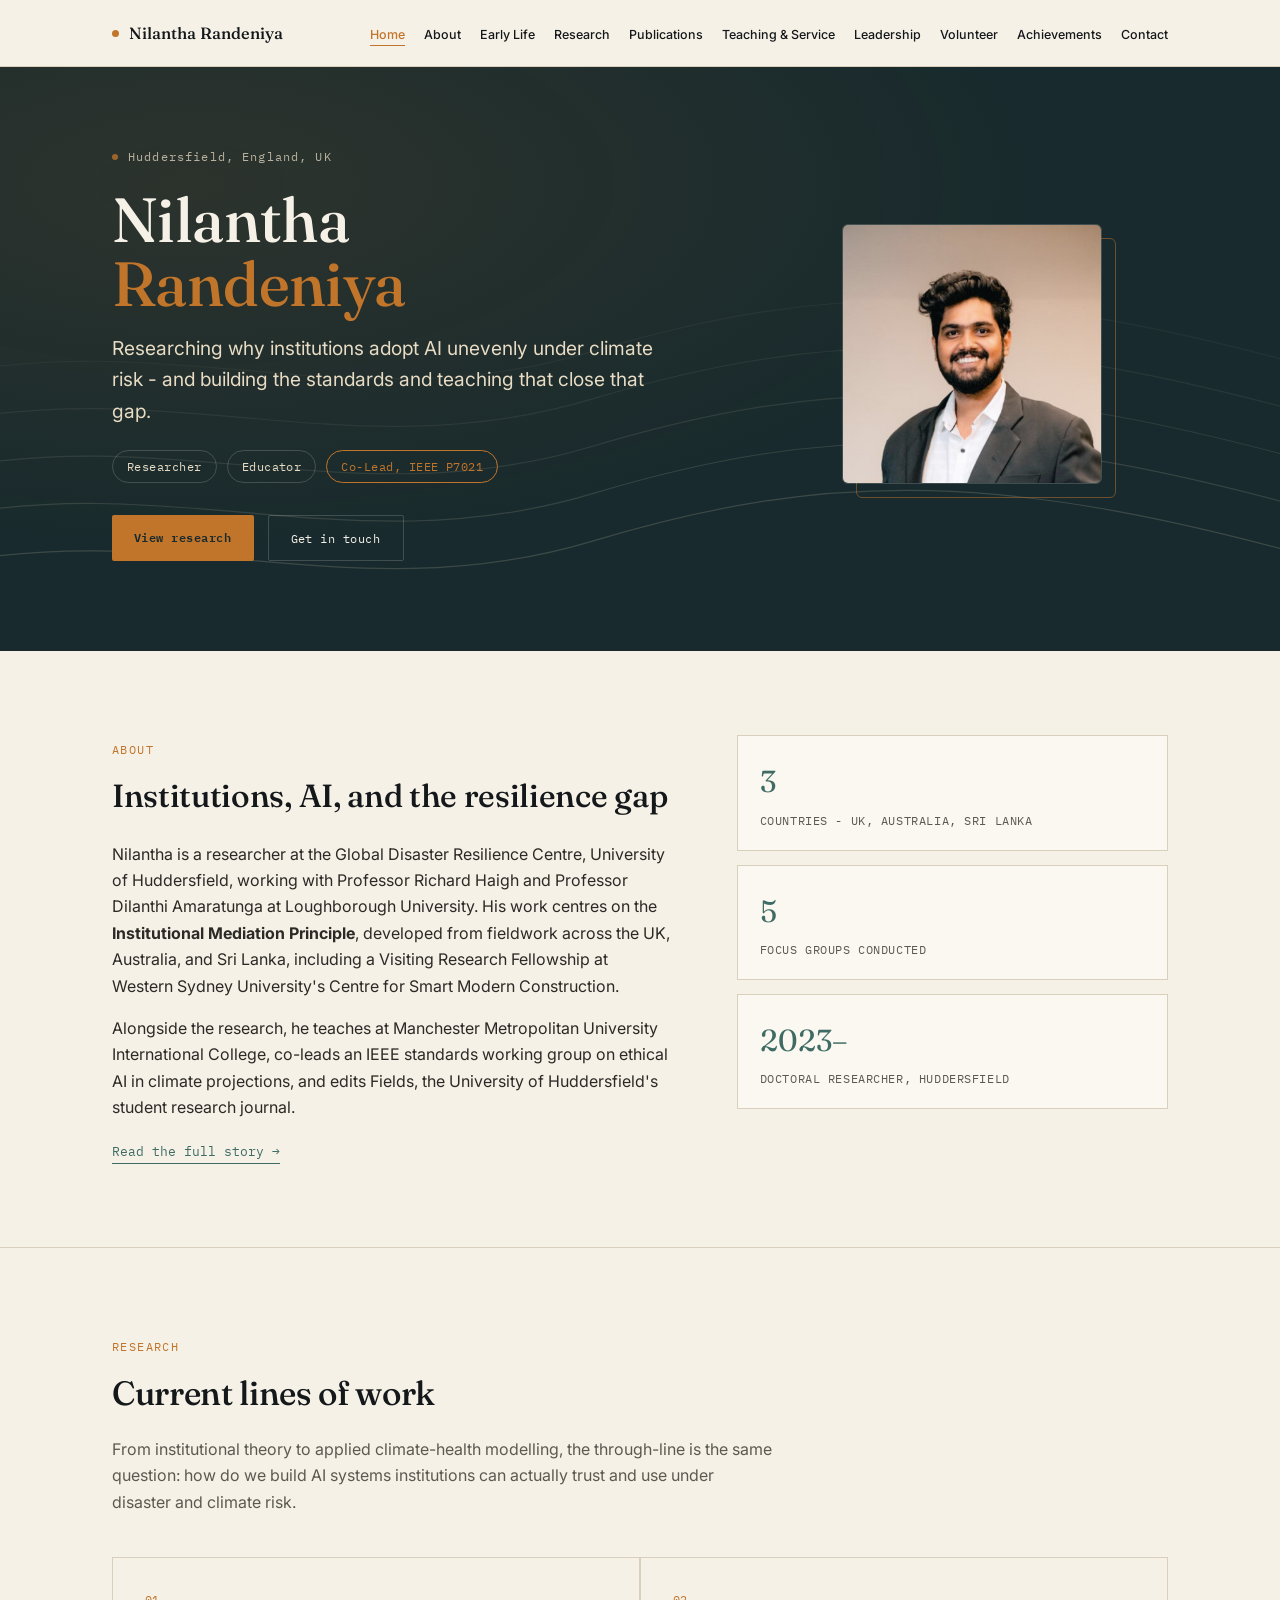
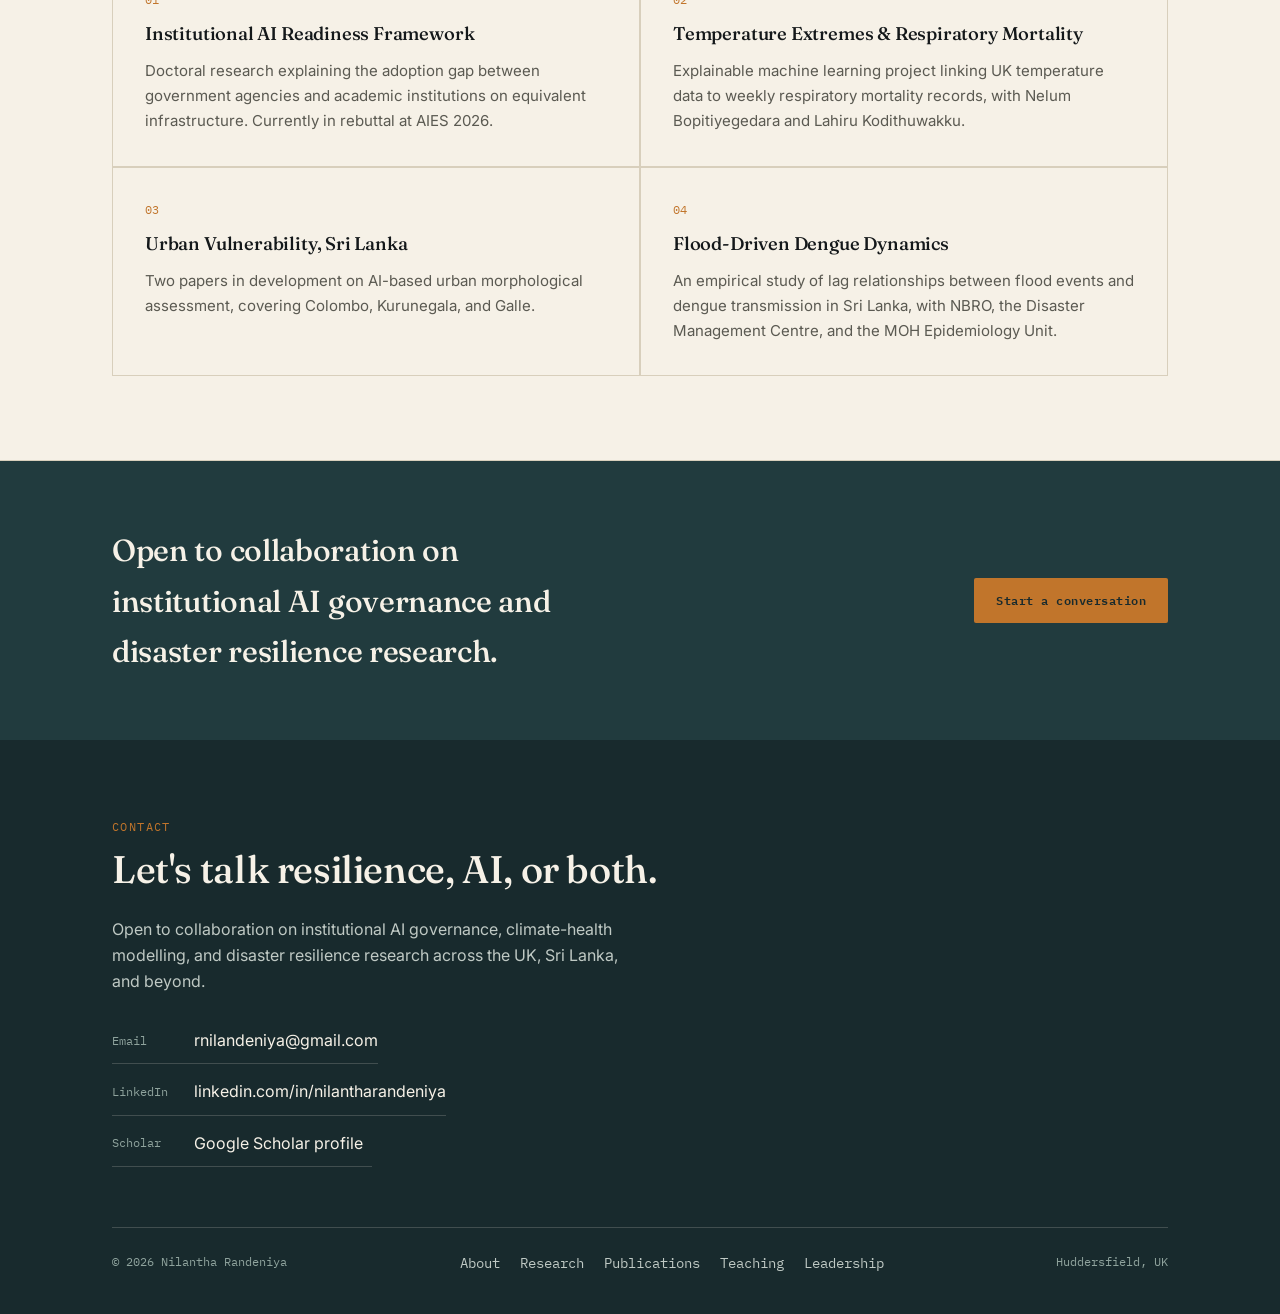
==== commit eb45e270: "Add files via upload" ====
--- a/index.html
+++ b/index.html
@@ -3,8 +3,8 @@
 <head>
 <meta charset="UTF-8">
 <meta name="viewport" content="width=device-width, initial-scale=1.0">
-<title>Jude Randeniya — Researcher &amp; Educator, Disaster Resilience and Institutional AI</title>
-<meta name="description" content="Jude Nilantha Randeniya — Researcher, Global Disaster Resilience Centre, University of Huddersfield. Institutional Mediation Principle, AI governance, climate and disaster risk.">
+<title>Nilantha Randeniya - Researcher &amp; Educator, Disaster Resilience and Institutional AI</title>
+<meta name="description" content="Nilantha Randeniya - Researcher, Global Disaster Resilience Centre, University of Huddersfield. Institutional Mediation Principle, AI governance, climate and disaster risk.">
 <link rel="preconnect" href="https://fonts.googleapis.com">
 <link rel="preconnect" href="https://fonts.gstatic.com" crossorigin>
 <link href="https://fonts.googleapis.com/css2?family=Fraunces:opsz,wght@9..144,300;9..144,400;9..144,500;9..144,600&family=Inter:wght@400;500;600&family=IBM+Plex+Mono:wght@400;500&display=swap" rel="stylesheet">
@@ -14,15 +14,18 @@
 
 <nav class="site-nav">
   <div class="wrap">
-    <a class="nav-name" href="index.html"><span class="dot"></span>Jude Randeniya</a>
+    <a class="nav-name" href="index.html"><span class="dot"></span>Nilantha Randeniya</a>
     <button class="nav-toggle" id="navToggle" aria-label="Toggle menu" aria-expanded="false">&#9776;</button>
     <ul class="nav-links" id="navLinks">
       <li><a href="index.html" class="active">Home</a></li>
       <li><a href="about.html">About</a></li>
+      <li><a href="early-life.html">Early Life</a></li>
       <li><a href="research.html">Research</a></li>
       <li><a href="publications.html">Publications</a></li>
-      <li><a href="teaching.html">Teaching &amp; Service</a></li>
+      <li><a href="teaching.html">Teaching & Service</a></li>
       <li><a href="leadership.html">Leadership</a></li>
+      <li><a href="volunteer.html">Volunteer</a></li>
+      <li><a href="achievements.html">Achievements</a></li>
       <li><a href="contact.html">Contact</a></li>
     </ul>
   </div>
@@ -40,9 +43,9 @@
   </svg>
   <div class="wrap">
     <div>
-      <div class="hero-coord"><span class="dot"></span>53.6461&#176; N, 1.7850&#176; W &mdash; Huddersfield, UK</div>
-      <h1 class="name">Jude Nilantha<br><em>Randeniya</em></h1>
-      <p class="hero-role">Researching why institutions adopt AI unevenly under climate risk &mdash; and building the standards and teaching that close that gap.</p>
+      <div class="hero-coord"><span class="dot"></span>Huddersfield, England, UK</div>
+      <h1 class="name">Nilantha<br><em>Randeniya</em></h1>
+      <p class="hero-role">Researching why institutions adopt AI unevenly under climate risk - and building the standards and teaching that close that gap.</p>
       <div class="hero-tags">
         <span class="tag">Researcher</span>
         <span class="tag">Educator</span>
@@ -54,26 +57,10 @@
       </div>
     </div>
     <div class="hero-portrait">
-      <img src="assets/profile.png" alt="Portrait of Jude Nilantha Randeniya">
+      <img src="assets/profile.png" alt="Portrait of Nilantha Randeniya">
     </div>
   </div>
 </header>
-
-<section id="snapshot">
-  <div class="wrap">
-    <div class="section-head reveal">
-      <span class="eyebrow">Snapshot</span>
-      <h2>The gap, in numbers</h2>
-      <p class="desc">Government agencies with the greatest responsibility for climate and disaster management show the lowest adoption of AI prediction technologies &mdash; despite comparable infrastructure to academic institutions. This is the empirical base behind that finding.</p>
-    </div>
-    <div class="stat-row reveal">
-      <div class="stat-cell"><div class="num">2.1 / 4.0</div><div class="label">Gov vs academic AI readiness score</div></div>
-      <div class="stat-cell"><div class="num">45</div><div class="label">Semi-structured interviews</div></div>
-      <div class="stat-cell"><div class="num">100+</div><div class="label">Policy documents reviewed</div></div>
-      <div class="stat-cell"><div class="num">53</div><div class="label">Experts validating the framework, Tokyo</div></div>
-    </div>
-  </div>
-</section>
 
 <section id="about-preview">
   <div class="wrap">
@@ -81,12 +68,12 @@
       <div class="reveal">
         <span class="eyebrow">About</span>
         <h2 style="margin-top:8px;font-size:clamp(1.5rem,2.6vw,2rem);">Institutions, AI, and the resilience gap</h2>
-        <p style="margin-top:18px;">Jude is a researcher at the Global Disaster Resilience Centre, University of Huddersfield, working with Professor Richard Haigh and Professor Dilanthi Amaratunga at Loughborough University. His work centres on the <strong>Institutional Mediation Principle</strong>, developed from fieldwork across the UK, Australia, and Sri Lanka, including a Visiting Research Fellowship at Western Sydney University's Centre for Smart Modern Construction.</p>
+        <p style="margin-top:18px;">Nilantha is a researcher at the Global Disaster Resilience Centre, University of Huddersfield, working with Professor Richard Haigh and Professor Dilanthi Amaratunga at Loughborough University. His work centres on the <strong>Institutional Mediation Principle</strong>, developed from fieldwork across the UK, Australia, and Sri Lanka, including a Visiting Research Fellowship at Western Sydney University's Centre for Smart Modern Construction.</p>
         <p>Alongside the research, he teaches at Manchester Metropolitan University International College, co-leads an IEEE standards working group on ethical AI in climate projections, and edits Fields, the University of Huddersfield's student research journal.</p>
         <a href="about.html" style="font-family:'IBM Plex Mono',monospace;font-size:0.82rem;color:var(--teal);text-decoration:none;border-bottom:1px solid var(--teal);padding-bottom:3px;">Read the full story &rarr;</a>
       </div>
       <div class="reveal">
-        <div class="stat-card"><div class="num">3</div><div class="label">Countries &mdash; UK, Australia, Sri Lanka</div></div>
+        <div class="stat-card"><div class="num">3</div><div class="label">Countries - UK, Australia, Sri Lanka</div></div>
         <div class="stat-card"><div class="num">5</div><div class="label">Focus groups conducted</div></div>
         <div class="stat-card"><div class="num">2023&ndash;</div><div class="label">Doctoral researcher, Huddersfield</div></div>
       </div>
@@ -109,18 +96,18 @@
       </div>
       <div class="research-card">
         <div class="idx">02</div>
-        <h3>AI4CASCADE</h3>
-        <p>A NERC Independent Research Fellowship application modelling compound drought&ndash;flood&ndash;health cascades across the UK and Sri Lanka, hosted at Loughborough University.</p>
-      </div>
-      <div class="research-card">
-        <div class="idx">03</div>
         <h3>Temperature Extremes &amp; Respiratory Mortality</h3>
         <p>Explainable machine learning project linking UK temperature data to weekly respiratory mortality records, with Nelum Bopitiyegedara and Lahiru Kodithuwakku.</p>
       </div>
       <div class="research-card">
-        <div class="idx">04</div>
+        <div class="idx">03</div>
         <h3>Urban Vulnerability, Sri Lanka</h3>
         <p>Two papers in development on AI-based urban morphological assessment, covering Colombo, Kurunegala, and Galle.</p>
+      </div>
+      <div class="research-card">
+        <div class="idx">04</div>
+        <h3>Flood-Driven Dengue Dynamics</h3>
+        <p>An empirical study of lag relationships between flood events and dengue transmission in Sri Lanka, with NBRO, the Disaster Management Centre, and the MOH Epidemiology Unit.</p>
       </div>
     </div>
   </div>
@@ -144,7 +131,7 @@
       <a href="https://scholar.google.com/citations?user=WspfZRwAAAAJ&hl=en" target="_blank" rel="noopener"><span class="k">Scholar</span> Google Scholar profile</a>
     </div>
     <div class="foot-bottom">
-      <span>&copy; 2026 Jude Nilantha Randeniya</span>
+      <span>&copy; 2026 Nilantha Randeniya</span>
       <div class="foot-links">
         <a href="about.html">About</a>
         <a href="research.html">Research</a>
--- a/css/style.css
+++ b/css/style.css
@@ -62,10 +62,10 @@
   text-decoration:none;display:flex;align-items:center;gap:10px;
 }
 .nav-name .dot{width:7px;height:7px;border-radius:50%;background:var(--ochre);display:inline-block;}
-.nav-links{display:flex;gap:26px;list-style:none;}
+.nav-links{display:flex;gap:19px;list-style:none;flex-wrap:wrap;justify-content:flex-end;}
 .nav-links a{
-  text-decoration:none;font-size:0.83rem;color:var(--ink);
-  font-weight:500;position:relative;padding-bottom:4px;
+  text-decoration:none;font-size:0.78rem;color:var(--ink);
+  font-weight:500;position:relative;padding-bottom:4px;white-space:nowrap;
 }
 .nav-links a::after{
   content:"";position:absolute;left:0;bottom:0;width:0;height:1px;background:var(--ochre);
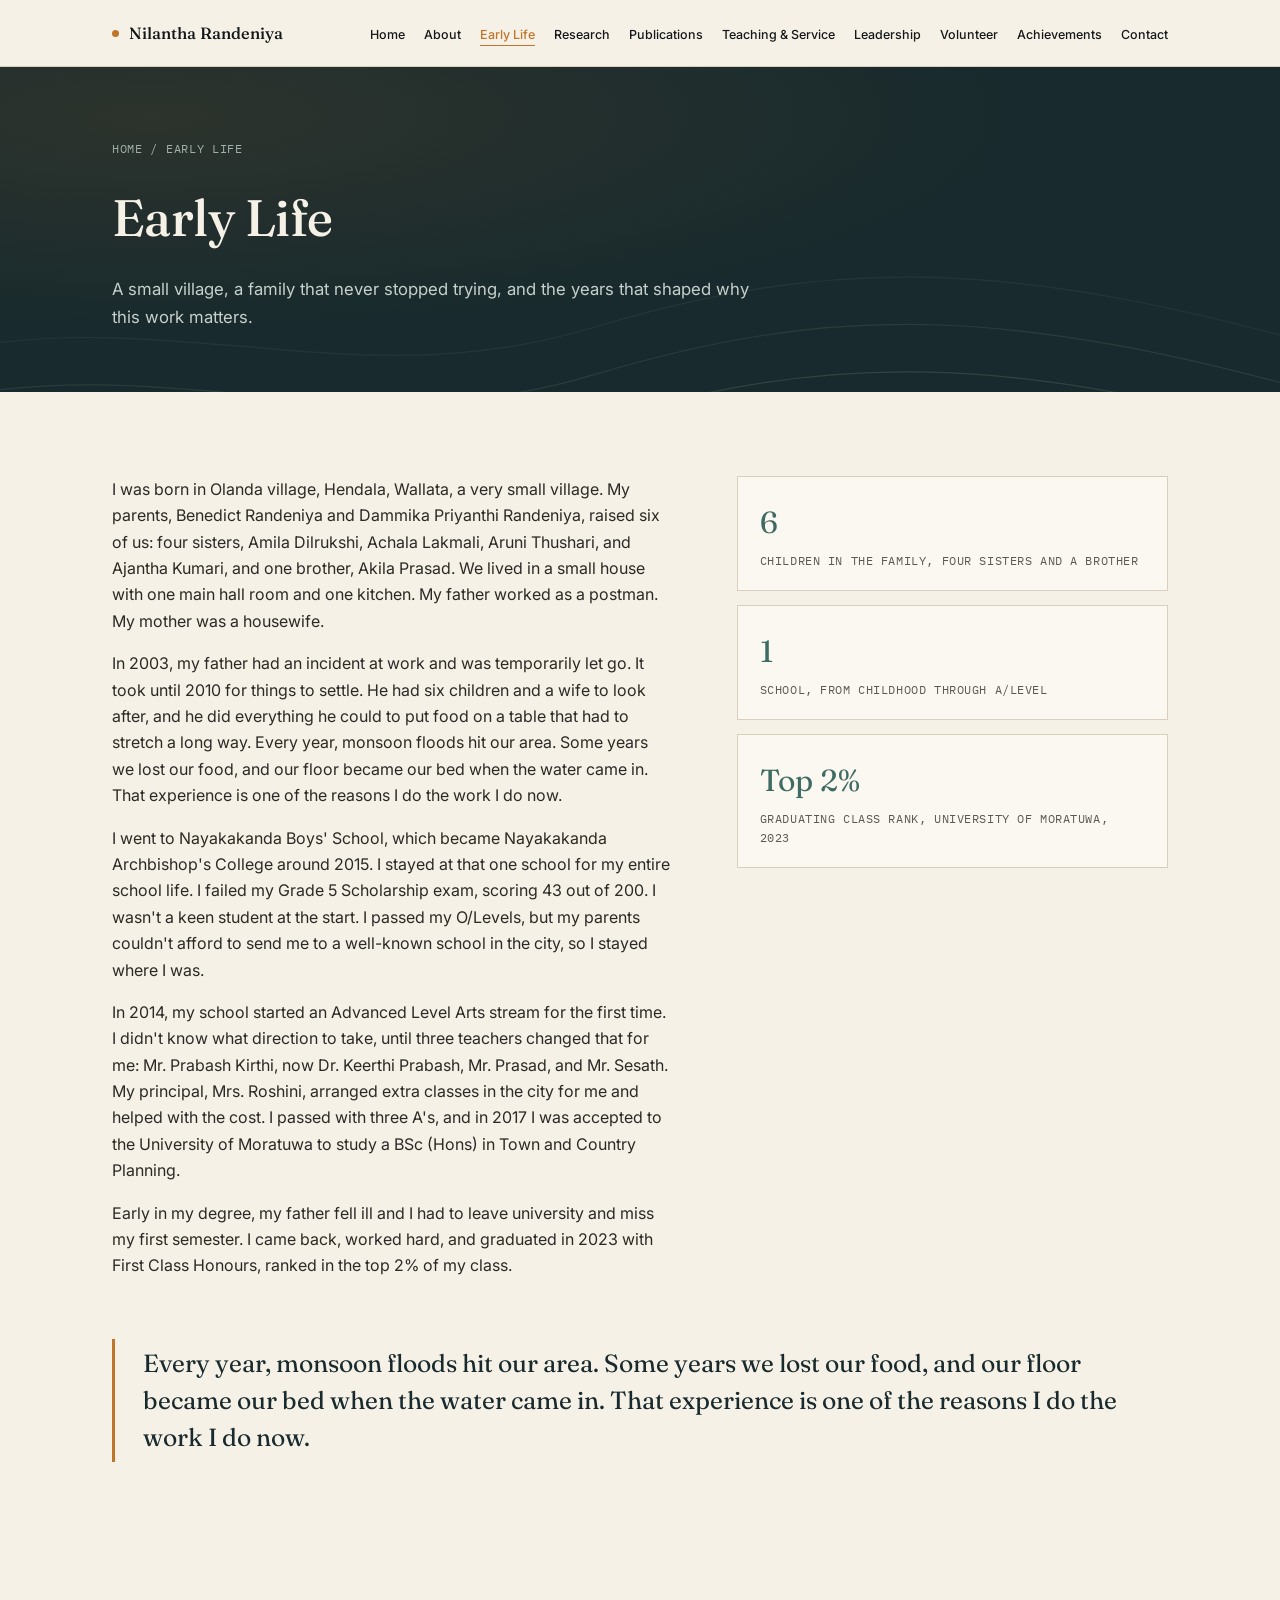
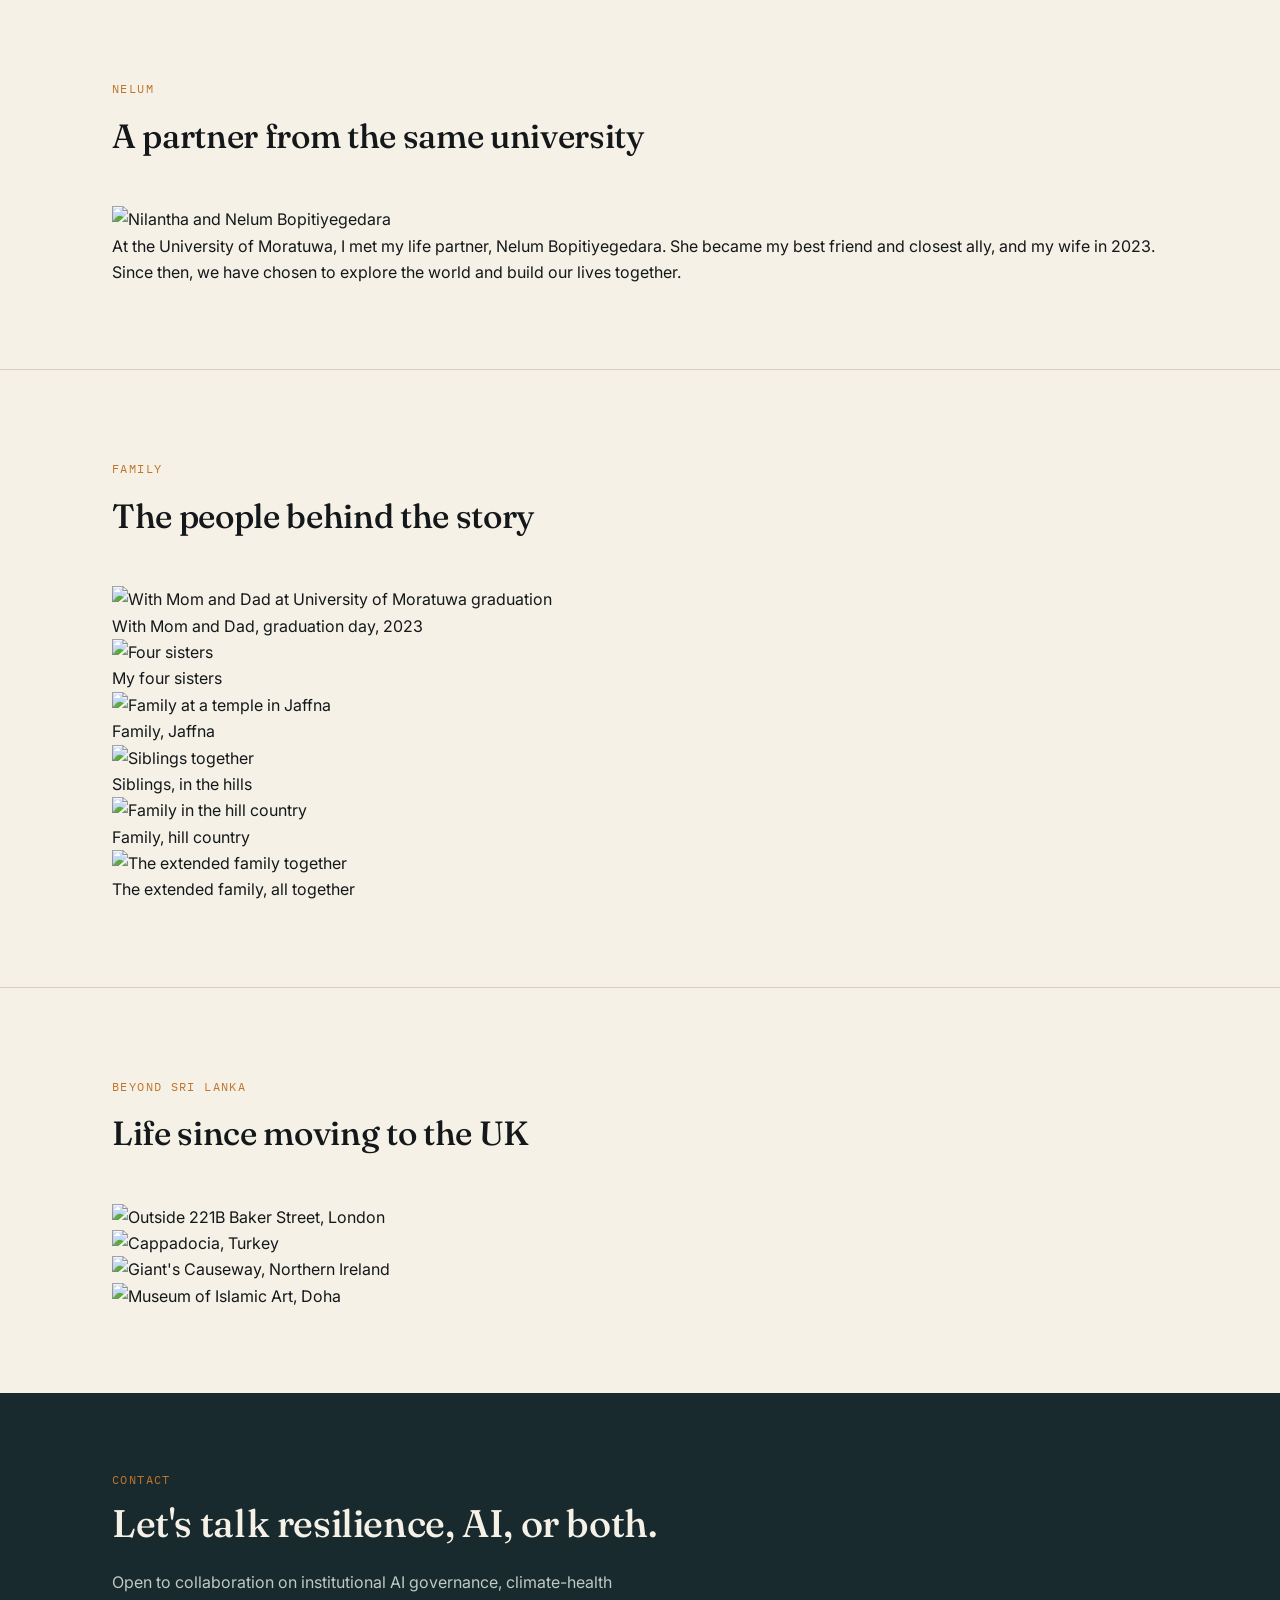
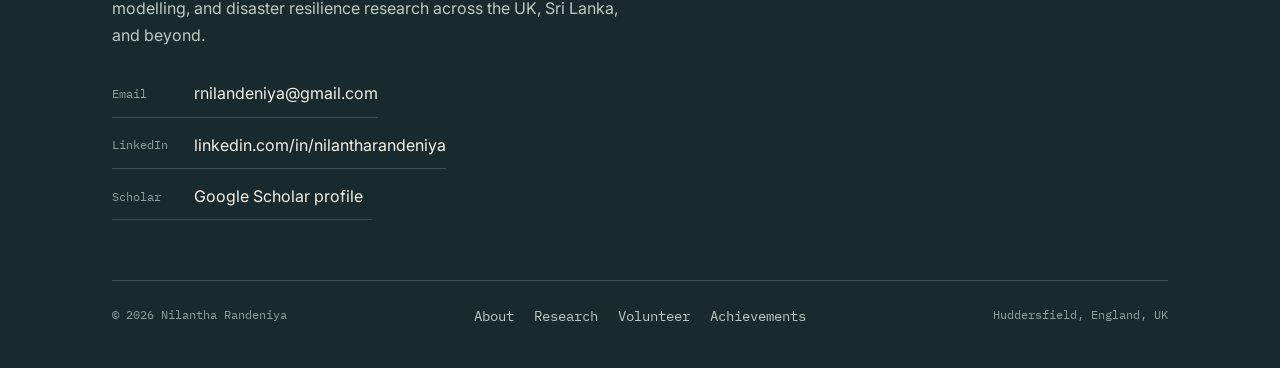
==== commit 0d195973: "Add files via upload" ====
--- a/index.html
+++ b/index.html
@@ -3,8 +3,8 @@
 <head>
 <meta charset="UTF-8">
 <meta name="viewport" content="width=device-width, initial-scale=1.0">
-<title>Nilantha Randeniya - Researcher &amp; Educator, Disaster Resilience and Institutional AI</title>
-<meta name="description" content="Nilantha Randeniya - Researcher, Global Disaster Resilience Centre, University of Huddersfield. Institutional Mediation Principle, AI governance, climate and disaster risk.">
+<title>Early Life - Nilantha Randeniya</title>
+<meta name="description" content="The early life of Nilantha Randeniya, from a small village in Sri Lanka to the University of Moratuwa.">
 <link rel="preconnect" href="https://fonts.googleapis.com">
 <link rel="preconnect" href="https://fonts.gstatic.com" crossorigin>
 <link href="https://fonts.googleapis.com/css2?family=Fraunces:opsz,wght@9..144,300;9..144,400;9..144,500;9..144,600&family=Inter:wght@400;500;600&family=IBM+Plex+Mono:wght@400;500&display=swap" rel="stylesheet">
@@ -17,12 +17,12 @@
     <a class="nav-name" href="index.html"><span class="dot"></span>Nilantha Randeniya</a>
     <button class="nav-toggle" id="navToggle" aria-label="Toggle menu" aria-expanded="false">&#9776;</button>
     <ul class="nav-links" id="navLinks">
-      <li><a href="index.html" class="active">Home</a></li>
+      <li><a href="index.html">Home</a></li>
       <li><a href="about.html">About</a></li>
-      <li><a href="early-life.html">Early Life</a></li>
+      <li><a href="early-life.html" class="active">Early Life</a></li>
       <li><a href="research.html">Research</a></li>
       <li><a href="publications.html">Publications</a></li>
-      <li><a href="teaching.html">Teaching & Service</a></li>
+      <li><a href="teaching.html">Teaching &amp; Service</a></li>
       <li><a href="leadership.html">Leadership</a></li>
       <li><a href="volunteer.html">Volunteer</a></li>
       <li><a href="achievements.html">Achievements</a></li>
@@ -31,92 +31,110 @@
   </div>
 </nav>
 
-<header class="hero">
-  <svg class="contour-field" viewBox="0 0 1080 500" xmlns="http://www.w3.org/2000/svg" aria-hidden="true">
+<header class="page-header">
+  <svg class="contour-field" viewBox="0 0 1080 400" xmlns="http://www.w3.org/2000/svg" aria-hidden="true">
     <g fill="none" stroke="#E8DCC4" stroke-width="1">
-      <path d="M -50 420 C 150 380, 300 460, 500 400 S 850 340, 1130 420" opacity="0.5"/>
-      <path d="M -50 380 C 150 340, 300 420, 500 360 S 850 300, 1130 380" opacity="0.4"/>
-      <path d="M -50 340 C 150 300, 300 380, 500 320 S 850 260, 1130 340" opacity="0.3"/>
-      <path d="M -50 300 C 150 260, 300 340, 500 280 S 850 220, 1130 300" opacity="0.22"/>
-      <path d="M -50 260 C 150 220, 300 300, 500 240 S 850 180, 1130 260" opacity="0.15"/>
+      <path d="M -50 320 C 150 280, 300 360, 500 300 S 850 240, 1130 320" opacity="0.4"/>
+      <path d="M -50 280 C 150 240, 300 320, 500 260 S 850 200, 1130 280" opacity="0.3"/>
+      <path d="M -50 240 C 150 200, 300 280, 500 220 S 850 160, 1130 240" opacity="0.2"/>
     </g>
   </svg>
   <div class="wrap">
-    <div>
-      <div class="hero-coord"><span class="dot"></span>Huddersfield, England, UK</div>
-      <h1 class="name">Nilantha<br><em>Randeniya</em></h1>
-      <p class="hero-role">Researching why institutions adopt AI unevenly under climate risk - and building the standards and teaching that close that gap.</p>
-      <div class="hero-tags">
-        <span class="tag">Researcher</span>
-        <span class="tag">Educator</span>
-        <span class="tag accent">Co-Lead, IEEE P7021</span>
-      </div>
-      <div class="hero-actions">
-        <a class="btn btn-primary" href="research.html">View research</a>
-        <a class="btn btn-ghost" href="contact.html">Get in touch</a>
-      </div>
-    </div>
-    <div class="hero-portrait">
-      <img src="assets/profile.png" alt="Portrait of Nilantha Randeniya">
-    </div>
+    <div class="breadcrumb"><a href="index.html">Home</a> / Early Life</div>
+    <h1>Early Life</h1>
+    <p class="lede">A small village, a family that never stopped trying, and the years that shaped why this work matters.</p>
   </div>
 </header>
 
-<section id="about-preview">
+<section style="border-bottom:none;">
   <div class="wrap">
     <div class="two-col">
       <div class="reveal">
-        <span class="eyebrow">About</span>
-        <h2 style="margin-top:8px;font-size:clamp(1.5rem,2.6vw,2rem);">Institutions, AI, and the resilience gap</h2>
-        <p style="margin-top:18px;">Nilantha is a researcher at the Global Disaster Resilience Centre, University of Huddersfield, working with Professor Richard Haigh and Professor Dilanthi Amaratunga at Loughborough University. His work centres on the <strong>Institutional Mediation Principle</strong>, developed from fieldwork across the UK, Australia, and Sri Lanka, including a Visiting Research Fellowship at Western Sydney University's Centre for Smart Modern Construction.</p>
-        <p>Alongside the research, he teaches at Manchester Metropolitan University International College, co-leads an IEEE standards working group on ethical AI in climate projections, and edits Fields, the University of Huddersfield's student research journal.</p>
-        <a href="about.html" style="font-family:'IBM Plex Mono',monospace;font-size:0.82rem;color:var(--teal);text-decoration:none;border-bottom:1px solid var(--teal);padding-bottom:3px;">Read the full story &rarr;</a>
+        <p>I was born in Olanda village, Hendala, Wallata, a very small village. My parents, Benedict Randeniya and Dammika Priyanthi Randeniya, raised six of us: four sisters, Amila Dilrukshi, Achala Lakmali, Aruni Thushari, and Ajantha Kumari, and one brother, Akila Prasad. We lived in a small house with one main hall room and one kitchen. My father worked as a postman. My mother was a housewife.</p>
+
+        <p>In 2003, my father had an incident at work and was temporarily let go. It took until 2010 for things to settle. He had six children and a wife to look after, and he did everything he could to put food on a table that had to stretch a long way. Every year, monsoon floods hit our area. Some years we lost our food, and our floor became our bed when the water came in. That experience is one of the reasons I do the work I do now.</p>
+
+        <p>I went to Nayakakanda Boys' School, which became Nayakakanda Archbishop's College around 2015. I stayed at that one school for my entire school life. I failed my Grade 5 Scholarship exam, scoring 43 out of 200. I wasn't a keen student at the start. I passed my O/Levels, but my parents couldn't afford to send me to a well-known school in the city, so I stayed where I was.</p>
+
+        <p>In 2014, my school started an Advanced Level Arts stream for the first time. I didn't know what direction to take, until three teachers changed that for me: Mr. Prabash Kirthi, now Dr. Keerthi Prabash, Mr. Prasad, and Mr. Sesath. My principal, Mrs. Roshini, arranged extra classes in the city for me and helped with the cost. I passed with three A's, and in 2017 I was accepted to the University of Moratuwa to study a BSc (Hons) in Town and Country Planning.</p>
+
+        <p>Early in my degree, my father fell ill and I had to leave university and miss my first semester. I came back, worked hard, and graduated in 2023 with First Class Honours, ranked in the top 2% of my class.</p>
       </div>
       <div class="reveal">
-        <div class="stat-card"><div class="num">3</div><div class="label">Countries - UK, Australia, Sri Lanka</div></div>
-        <div class="stat-card"><div class="num">5</div><div class="label">Focus groups conducted</div></div>
-        <div class="stat-card"><div class="num">2023&ndash;</div><div class="label">Doctoral researcher, Huddersfield</div></div>
+        <div class="stat-card"><div class="num">6</div><div class="label">Children in the family, four sisters and a brother</div></div>
+        <div class="stat-card"><div class="num">1</div><div class="label">School, from childhood through A/Level</div></div>
+        <div class="stat-card"><div class="num">Top 2%</div><div class="label">Graduating class rank, University of Moratuwa, 2023</div></div>
+      </div>
+    </div>
+
+    <div class="pull-quote reveal">
+      Every year, monsoon floods hit our area. Some years we lost our food, and our floor became our bed when the water came in. That experience is one of the reasons I do the work I do now.
+    </div>
+  </div>
+</section>
+
+<section>
+  <div class="wrap">
+    <div class="section-head reveal">
+      <span class="eyebrow">Nelum</span>
+      <h2>A partner from the same university</h2>
+    </div>
+    <div class="photo-feature reveal">
+      <img src="assets/nelum-piggyback.jpg" alt="Nilantha and Nelum Bopitiyegedara">
+      <div>
+        <p>At the University of Moratuwa, I met my life partner, Nelum Bopitiyegedara. She became my best friend and closest ally, and my wife in 2023. Since then, we have chosen to explore the world and build our lives together.</p>
       </div>
     </div>
   </div>
 </section>
 
-<section id="research-preview">
+<section>
   <div class="wrap">
     <div class="section-head reveal">
-      <span class="eyebrow">Research</span>
-      <h2>Current lines of work</h2>
-      <p class="desc">From institutional theory to applied climate-health modelling, the through-line is the same question: how do we build AI systems institutions can actually trust and use under disaster and climate risk.</p>
+      <span class="eyebrow">Family</span>
+      <h2>The people behind the story</h2>
     </div>
-    <div class="research-grid reveal">
-      <div class="research-card">
-        <div class="idx">01</div>
-        <h3>Institutional AI Readiness Framework</h3>
-        <p>Doctoral research explaining the adoption gap between government agencies and academic institutions on equivalent infrastructure. Currently in rebuttal at AIES 2026.</p>
-      </div>
-      <div class="research-card">
-        <div class="idx">02</div>
-        <h3>Temperature Extremes &amp; Respiratory Mortality</h3>
-        <p>Explainable machine learning project linking UK temperature data to weekly respiratory mortality records, with Nelum Bopitiyegedara and Lahiru Kodithuwakku.</p>
-      </div>
-      <div class="research-card">
-        <div class="idx">03</div>
-        <h3>Urban Vulnerability, Sri Lanka</h3>
-        <p>Two papers in development on AI-based urban morphological assessment, covering Colombo, Kurunegala, and Galle.</p>
-      </div>
-      <div class="research-card">
-        <div class="idx">04</div>
-        <h3>Flood-Driven Dengue Dynamics</h3>
-        <p>An empirical study of lag relationships between flood events and dengue transmission in Sri Lanka, with NBRO, the Disaster Management Centre, and the MOH Epidemiology Unit.</p>
-      </div>
+    <div class="photo-grid reveal">
+      <figure>
+        <img src="assets/family-graduation.jpg" alt="With Mom and Dad at University of Moratuwa graduation">
+        <figcaption>With Mom and Dad, graduation day, 2023</figcaption>
+      </figure>
+      <figure>
+        <img src="assets/family-sisters.jpg" alt="Four sisters">
+        <figcaption>My four sisters</figcaption>
+      </figure>
+      <figure>
+        <img src="assets/family-jaffna.jpg" alt="Family at a temple in Jaffna">
+        <figcaption>Family, Jaffna</figcaption>
+      </figure>
+      <figure>
+        <img src="assets/family-siblings.jpg" alt="Siblings together">
+        <figcaption>Siblings, in the hills</figcaption>
+      </figure>
+      <figure>
+        <img src="assets/family-mountain.jpg" alt="Family in the hill country">
+        <figcaption>Family, hill country</figcaption>
+      </figure>
+      <figure>
+        <img src="assets/family-extended.jpg" alt="The extended family together">
+        <figcaption>The extended family, all together</figcaption>
+      </figure>
     </div>
   </div>
 </section>
 
-<section class="cta-band" style="border-bottom:none;">
+<section style="border-bottom:none;">
   <div class="wrap">
-    <h2>Open to collaboration on institutional AI governance and disaster resilience research.</h2>
-    <a class="btn btn-primary" href="contact.html">Start a conversation</a>
+    <div class="section-head reveal">
+      <span class="eyebrow">Beyond Sri Lanka</span>
+      <h2>Life since moving to the UK</h2>
+    </div>
+    <div class="photo-strip reveal">
+      <img src="assets/travel-sherlock.jpg" alt="Outside 221B Baker Street, London">
+      <img src="assets/travel-turkey.jpg" alt="Cappadocia, Turkey">
+      <img src="assets/travel-giants-causeway.jpg" alt="Giant's Causeway, Northern Ireland">
+      <img src="assets/travel-qatar.jpg" alt="Museum of Islamic Art, Doha">
+    </div>
   </div>
 </section>
 
@@ -135,11 +153,10 @@
       <div class="foot-links">
         <a href="about.html">About</a>
         <a href="research.html">Research</a>
-        <a href="publications.html">Publications</a>
-        <a href="teaching.html">Teaching</a>
-        <a href="leadership.html">Leadership</a>
+        <a href="volunteer.html">Volunteer</a>
+        <a href="achievements.html">Achievements</a>
       </div>
-      <span>Huddersfield, UK</span>
+      <span>Huddersfield, England, UK</span>
     </div>
   </div>
 </footer>
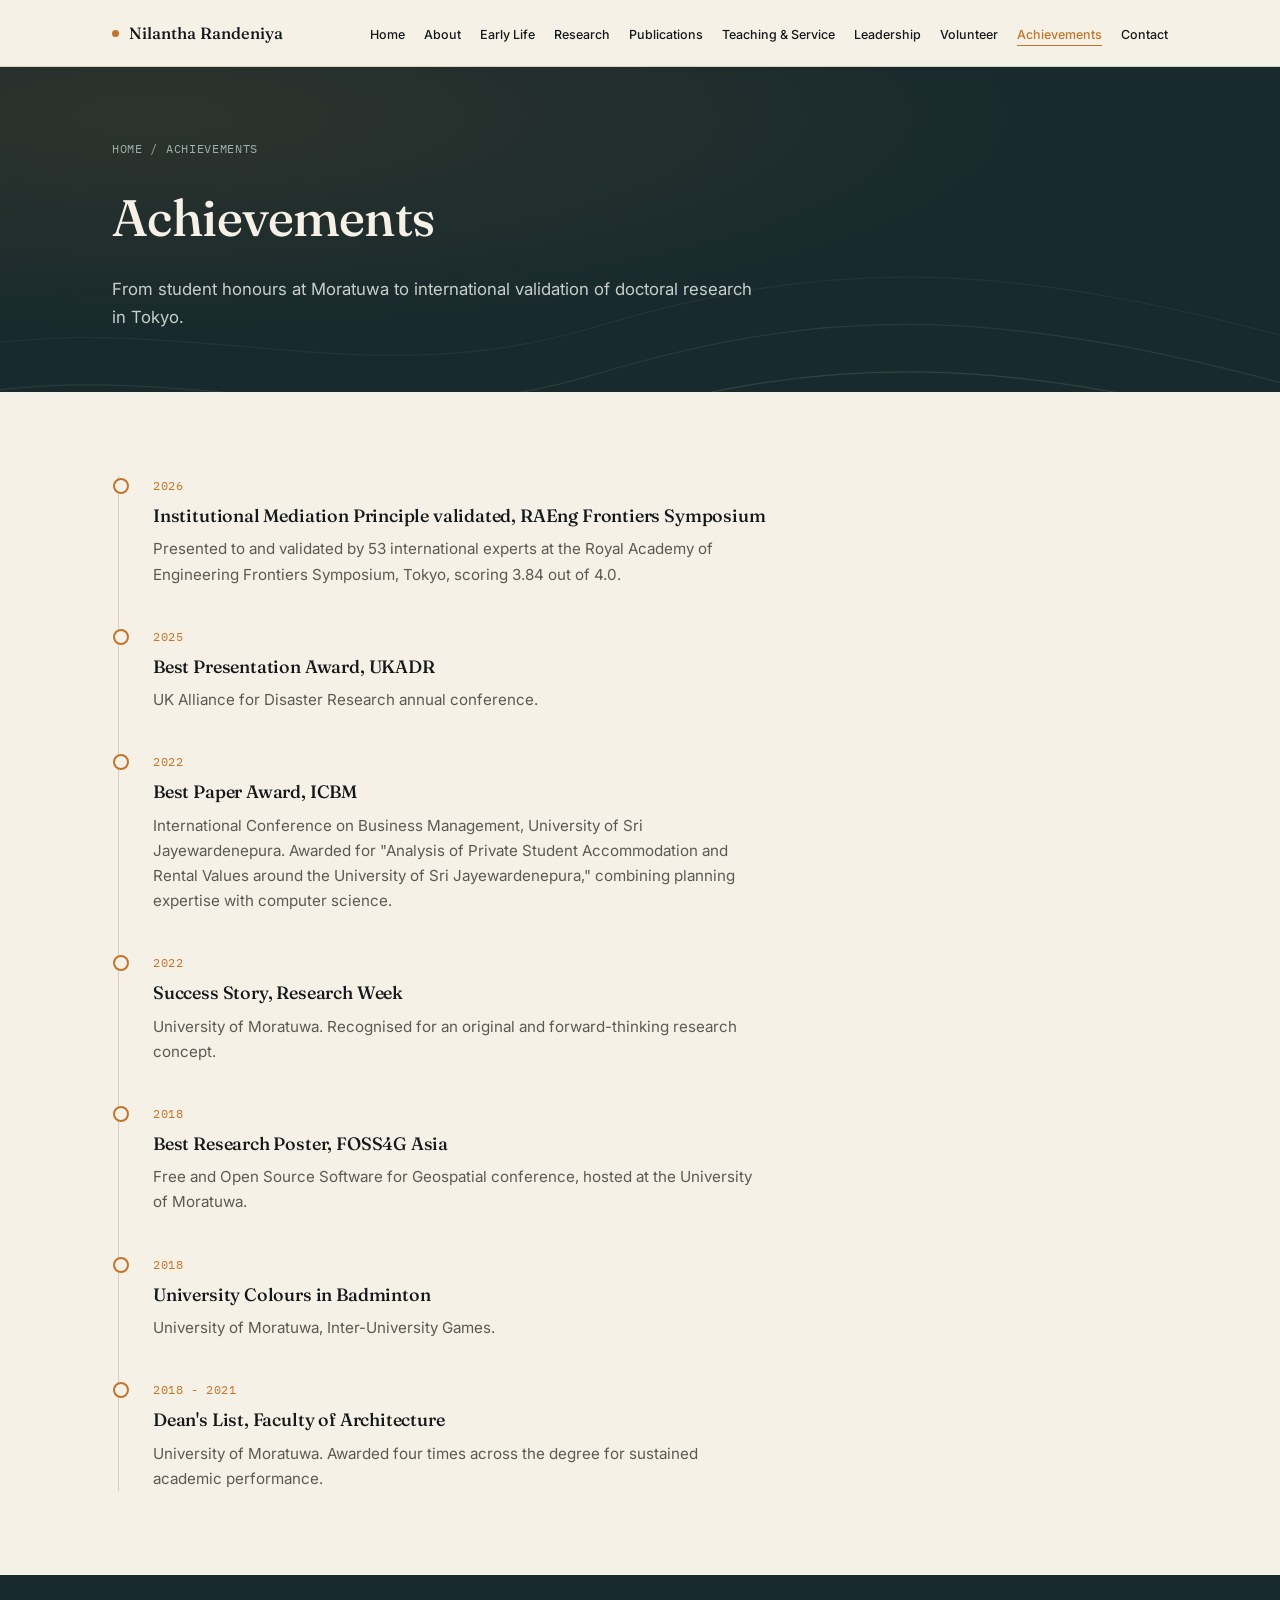
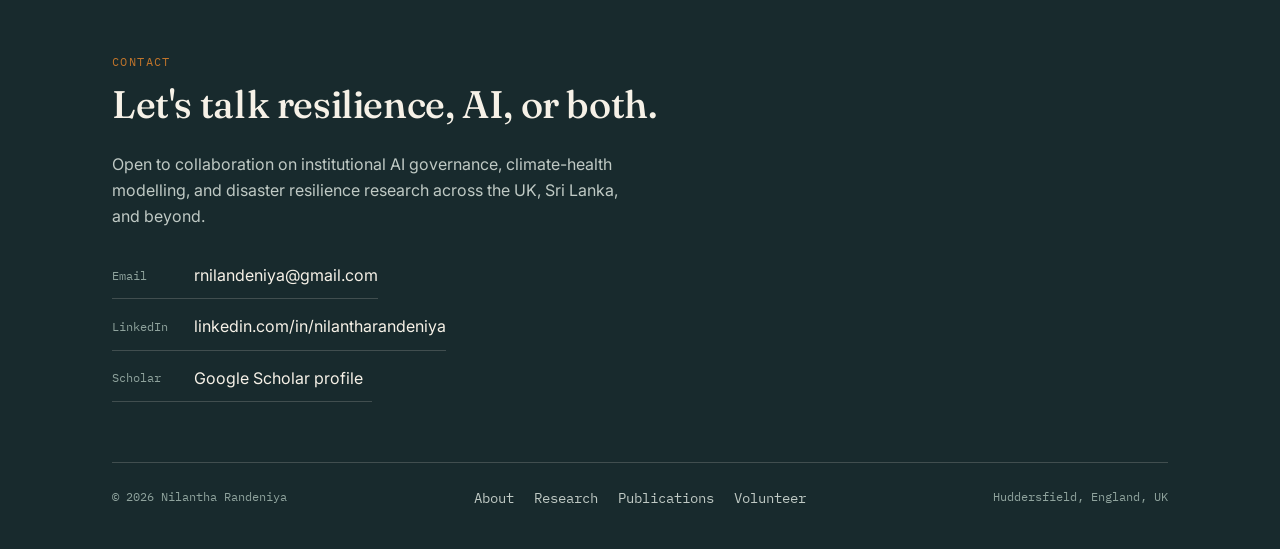
==== commit 3fb828fb: "Add files via upload" ====
--- a/index.html
+++ b/index.html
@@ -3,8 +3,8 @@
 <head>
 <meta charset="UTF-8">
 <meta name="viewport" content="width=device-width, initial-scale=1.0">
-<title>Early Life - Nilantha Randeniya</title>
-<meta name="description" content="The early life of Nilantha Randeniya, from a small village in Sri Lanka to the University of Moratuwa.">
+<title>Achievements - Nilantha Randeniya</title>
+<meta name="description" content="Awards and recognitions of Nilantha Randeniya, from student honours to international research validation.">
 <link rel="preconnect" href="https://fonts.googleapis.com">
 <link rel="preconnect" href="https://fonts.gstatic.com" crossorigin>
 <link href="https://fonts.googleapis.com/css2?family=Fraunces:opsz,wght@9..144,300;9..144,400;9..144,500;9..144,600&family=Inter:wght@400;500;600&family=IBM+Plex+Mono:wght@400;500&display=swap" rel="stylesheet">
@@ -19,13 +19,13 @@
     <ul class="nav-links" id="navLinks">
       <li><a href="index.html">Home</a></li>
       <li><a href="about.html">About</a></li>
-      <li><a href="early-life.html" class="active">Early Life</a></li>
+      <li><a href="early-life.html">Early Life</a></li>
       <li><a href="research.html">Research</a></li>
       <li><a href="publications.html">Publications</a></li>
       <li><a href="teaching.html">Teaching &amp; Service</a></li>
       <li><a href="leadership.html">Leadership</a></li>
       <li><a href="volunteer.html">Volunteer</a></li>
-      <li><a href="achievements.html">Achievements</a></li>
+      <li><a href="achievements.html" class="active">Achievements</a></li>
       <li><a href="contact.html">Contact</a></li>
     </ul>
   </div>
@@ -40,100 +40,50 @@
     </g>
   </svg>
   <div class="wrap">
-    <div class="breadcrumb"><a href="index.html">Home</a> / Early Life</div>
-    <h1>Early Life</h1>
-    <p class="lede">A small village, a family that never stopped trying, and the years that shaped why this work matters.</p>
+    <div class="breadcrumb"><a href="index.html">Home</a> / Achievements</div>
+    <h1>Achievements</h1>
+    <p class="lede">From student honours at Moratuwa to international validation of doctoral research in Tokyo.</p>
   </div>
 </header>
 
-<section style="border-bottom:none;">
-  <div class="wrap">
-    <div class="two-col">
-      <div class="reveal">
-        <p>I was born in Olanda village, Hendala, Wallata, a very small village. My parents, Benedict Randeniya and Dammika Priyanthi Randeniya, raised six of us: four sisters, Amila Dilrukshi, Achala Lakmali, Aruni Thushari, and Ajantha Kumari, and one brother, Akila Prasad. We lived in a small house with one main hall room and one kitchen. My father worked as a postman. My mother was a housewife.</p>
-
-        <p>In 2003, my father had an incident at work and was temporarily let go. It took until 2010 for things to settle. He had six children and a wife to look after, and he did everything he could to put food on a table that had to stretch a long way. Every year, monsoon floods hit our area. Some years we lost our food, and our floor became our bed when the water came in. That experience is one of the reasons I do the work I do now.</p>
-
-        <p>I went to Nayakakanda Boys' School, which became Nayakakanda Archbishop's College around 2015. I stayed at that one school for my entire school life. I failed my Grade 5 Scholarship exam, scoring 43 out of 200. I wasn't a keen student at the start. I passed my O/Levels, but my parents couldn't afford to send me to a well-known school in the city, so I stayed where I was.</p>
-
-        <p>In 2014, my school started an Advanced Level Arts stream for the first time. I didn't know what direction to take, until three teachers changed that for me: Mr. Prabash Kirthi, now Dr. Keerthi Prabash, Mr. Prasad, and Mr. Sesath. My principal, Mrs. Roshini, arranged extra classes in the city for me and helped with the cost. I passed with three A's, and in 2017 I was accepted to the University of Moratuwa to study a BSc (Hons) in Town and Country Planning.</p>
-
-        <p>Early in my degree, my father fell ill and I had to leave university and miss my first semester. I came back, worked hard, and graduated in 2023 with First Class Honours, ranked in the top 2% of my class.</p>
-      </div>
-      <div class="reveal">
-        <div class="stat-card"><div class="num">6</div><div class="label">Children in the family, four sisters and a brother</div></div>
-        <div class="stat-card"><div class="num">1</div><div class="label">School, from childhood through A/Level</div></div>
-        <div class="stat-card"><div class="num">Top 2%</div><div class="label">Graduating class rank, University of Moratuwa, 2023</div></div>
-      </div>
-    </div>
-
-    <div class="pull-quote reveal">
-      Every year, monsoon floods hit our area. Some years we lost our food, and our floor became our bed when the water came in. That experience is one of the reasons I do the work I do now.
-    </div>
-  </div>
-</section>
-
 <section>
   <div class="wrap">
-    <div class="section-head reveal">
-      <span class="eyebrow">Nelum</span>
-      <h2>A partner from the same university</h2>
-    </div>
-    <div class="photo-feature reveal">
-      <img src="assets/nelum-piggyback.jpg" alt="Nilantha and Nelum Bopitiyegedara">
-      <div>
-        <p>At the University of Moratuwa, I met my life partner, Nelum Bopitiyegedara. She became my best friend and closest ally, and my wife in 2023. Since then, we have chosen to explore the world and build our lives together.</p>
+    <div class="network reveal">
+      <div class="node">
+        <div class="when">2026</div>
+        <h3>Institutional Mediation Principle validated, RAEng Frontiers Symposium</h3>
+        <p>Presented to and validated by 53 international experts at the Royal Academy of Engineering Frontiers Symposium, Tokyo, scoring 3.84 out of 4.0.</p>
       </div>
-    </div>
-  </div>
-</section>
-
-<section>
-  <div class="wrap">
-    <div class="section-head reveal">
-      <span class="eyebrow">Family</span>
-      <h2>The people behind the story</h2>
-    </div>
-    <div class="photo-grid reveal">
-      <figure>
-        <img src="assets/family-graduation.jpg" alt="With Mom and Dad at University of Moratuwa graduation">
-        <figcaption>With Mom and Dad, graduation day, 2023</figcaption>
-      </figure>
-      <figure>
-        <img src="assets/family-sisters.jpg" alt="Four sisters">
-        <figcaption>My four sisters</figcaption>
-      </figure>
-      <figure>
-        <img src="assets/family-jaffna.jpg" alt="Family at a temple in Jaffna">
-        <figcaption>Family, Jaffna</figcaption>
-      </figure>
-      <figure>
-        <img src="assets/family-siblings.jpg" alt="Siblings together">
-        <figcaption>Siblings, in the hills</figcaption>
-      </figure>
-      <figure>
-        <img src="assets/family-mountain.jpg" alt="Family in the hill country">
-        <figcaption>Family, hill country</figcaption>
-      </figure>
-      <figure>
-        <img src="assets/family-extended.jpg" alt="The extended family together">
-        <figcaption>The extended family, all together</figcaption>
-      </figure>
-    </div>
-  </div>
-</section>
-
-<section style="border-bottom:none;">
-  <div class="wrap">
-    <div class="section-head reveal">
-      <span class="eyebrow">Beyond Sri Lanka</span>
-      <h2>Life since moving to the UK</h2>
-    </div>
-    <div class="photo-strip reveal">
-      <img src="assets/travel-sherlock.jpg" alt="Outside 221B Baker Street, London">
-      <img src="assets/travel-turkey.jpg" alt="Cappadocia, Turkey">
-      <img src="assets/travel-giants-causeway.jpg" alt="Giant's Causeway, Northern Ireland">
-      <img src="assets/travel-qatar.jpg" alt="Museum of Islamic Art, Doha">
+      <div class="node">
+        <div class="when">2025</div>
+        <h3>Best Presentation Award, UKADR</h3>
+        <p>UK Alliance for Disaster Research annual conference.</p>
+      </div>
+      <div class="node">
+        <div class="when">2022</div>
+        <h3>Best Paper Award, ICBM</h3>
+        <p>International Conference on Business Management, University of Sri Jayewardenepura. Awarded for "Analysis of Private Student Accommodation and Rental Values around the University of Sri Jayewardenepura," combining planning expertise with computer science.</p>
+      </div>
+      <div class="node">
+        <div class="when">2022</div>
+        <h3>Success Story, Research Week</h3>
+        <p>University of Moratuwa. Recognised for an original and forward-thinking research concept.</p>
+      </div>
+      <div class="node">
+        <div class="when">2018</div>
+        <h3>Best Research Poster, FOSS4G Asia</h3>
+        <p>Free and Open Source Software for Geospatial conference, hosted at the University of Moratuwa.</p>
+      </div>
+      <div class="node">
+        <div class="when">2018</div>
+        <h3>University Colours in Badminton</h3>
+        <p>University of Moratuwa, Inter-University Games.</p>
+      </div>
+      <div class="node">
+        <div class="when">2018 - 2021</div>
+        <h3>Dean's List, Faculty of Architecture</h3>
+        <p>University of Moratuwa. Awarded four times across the degree for sustained academic performance.</p>
+      </div>
     </div>
   </div>
 </section>
@@ -153,8 +103,8 @@
       <div class="foot-links">
         <a href="about.html">About</a>
         <a href="research.html">Research</a>
+        <a href="publications.html">Publications</a>
         <a href="volunteer.html">Volunteer</a>
-        <a href="achievements.html">Achievements</a>
       </div>
       <span>Huddersfield, England, UK</span>
     </div>
